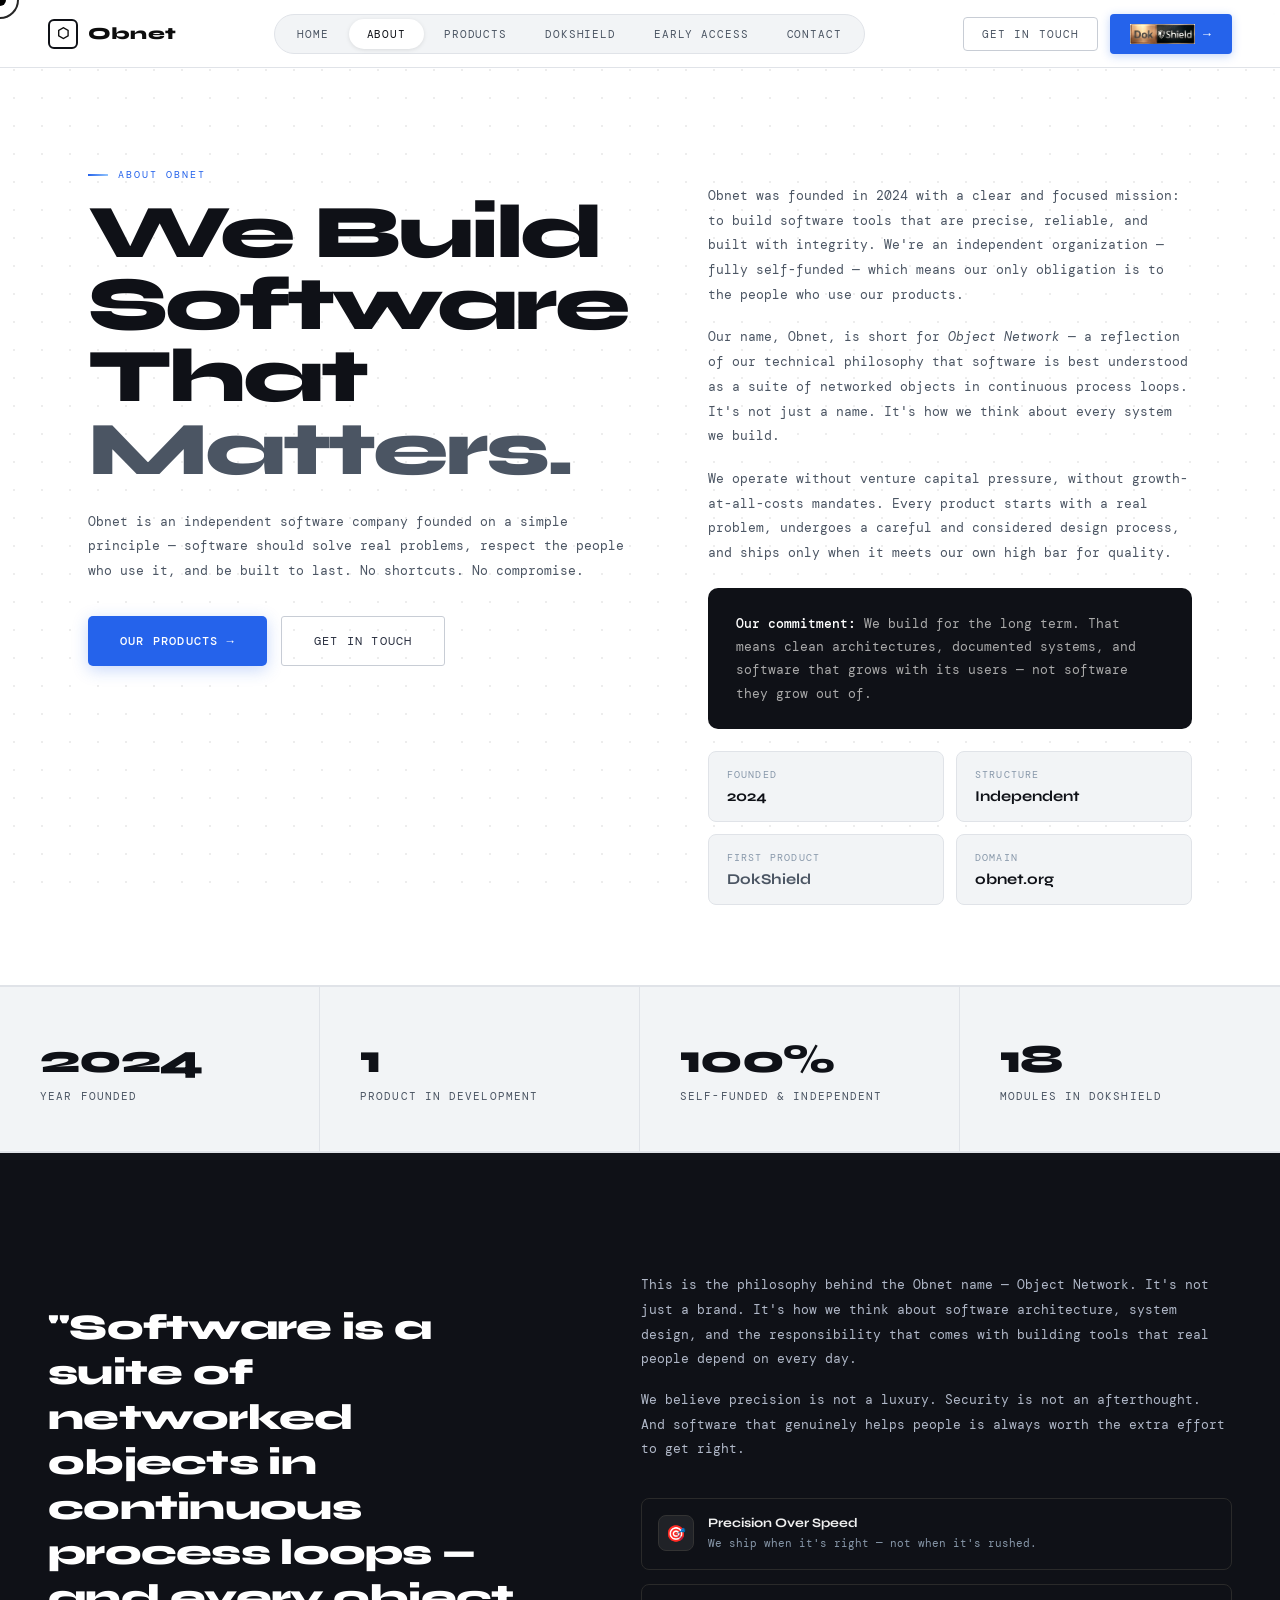
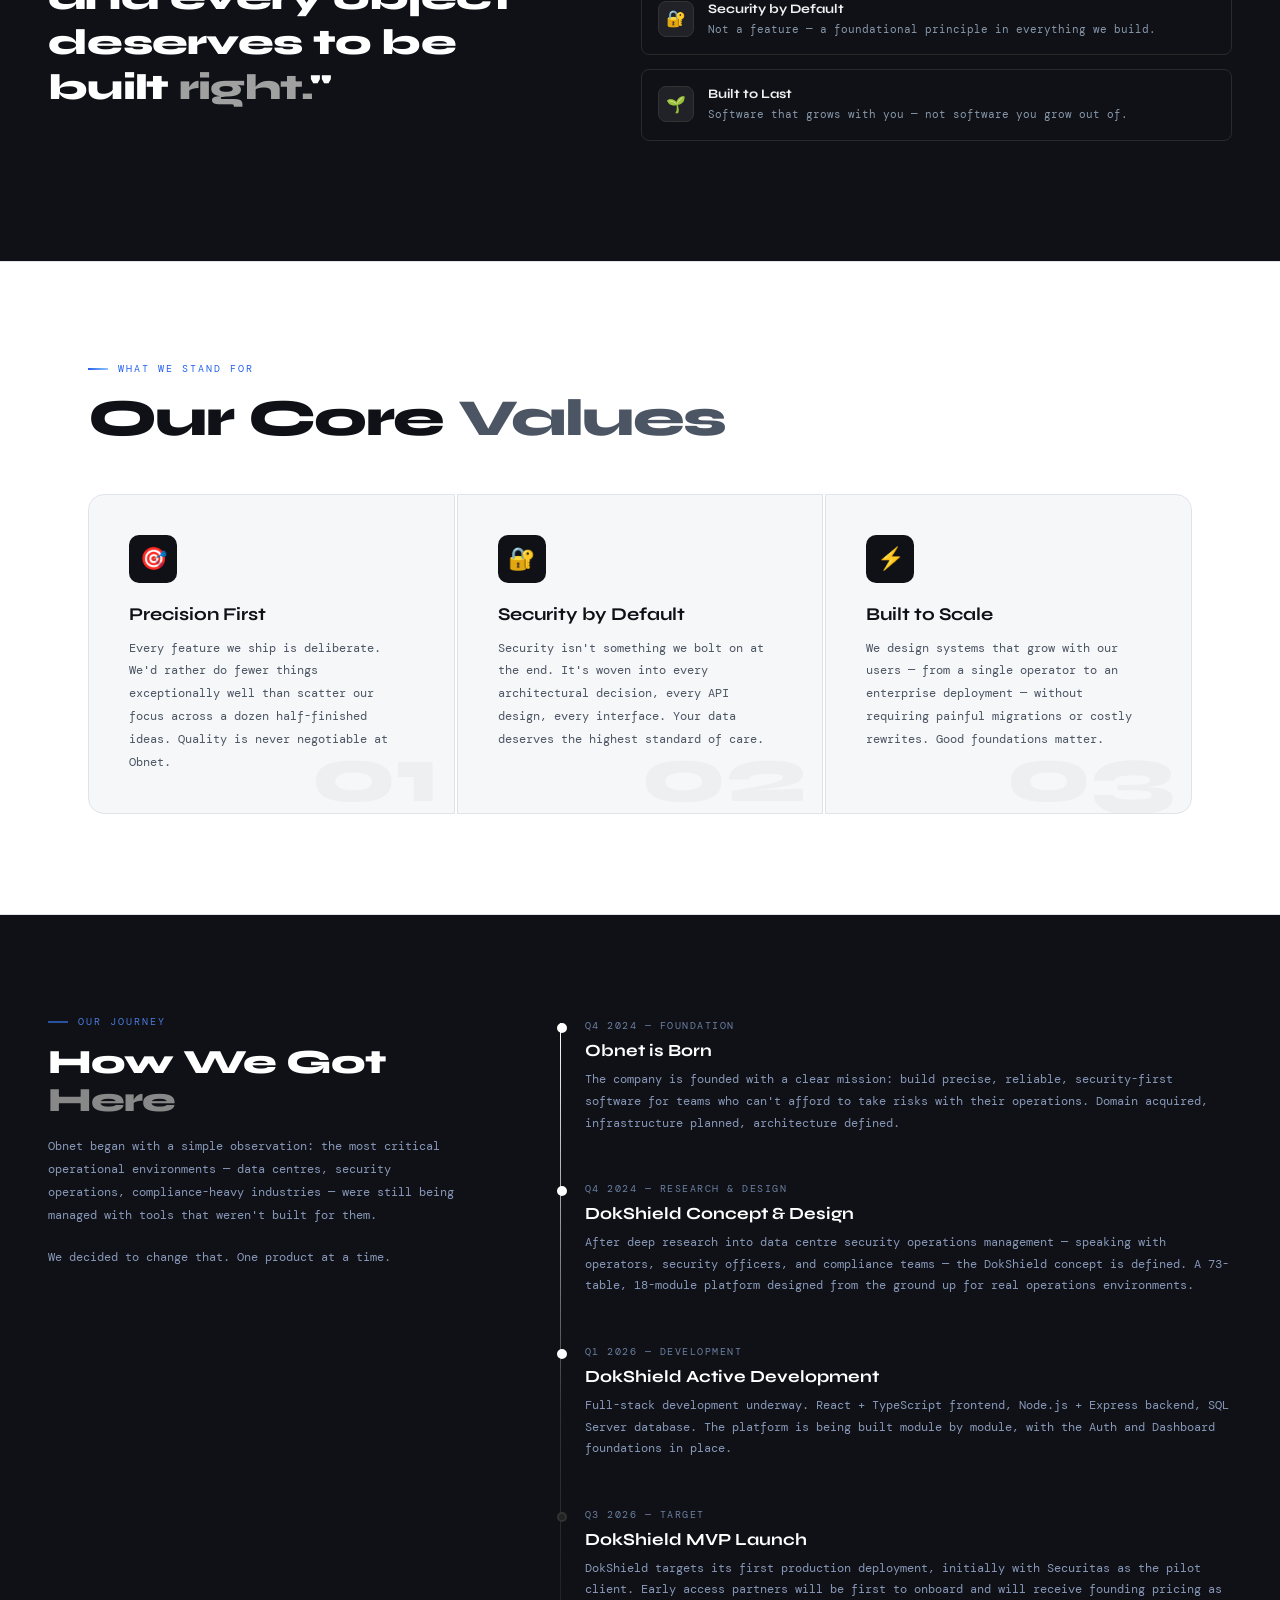
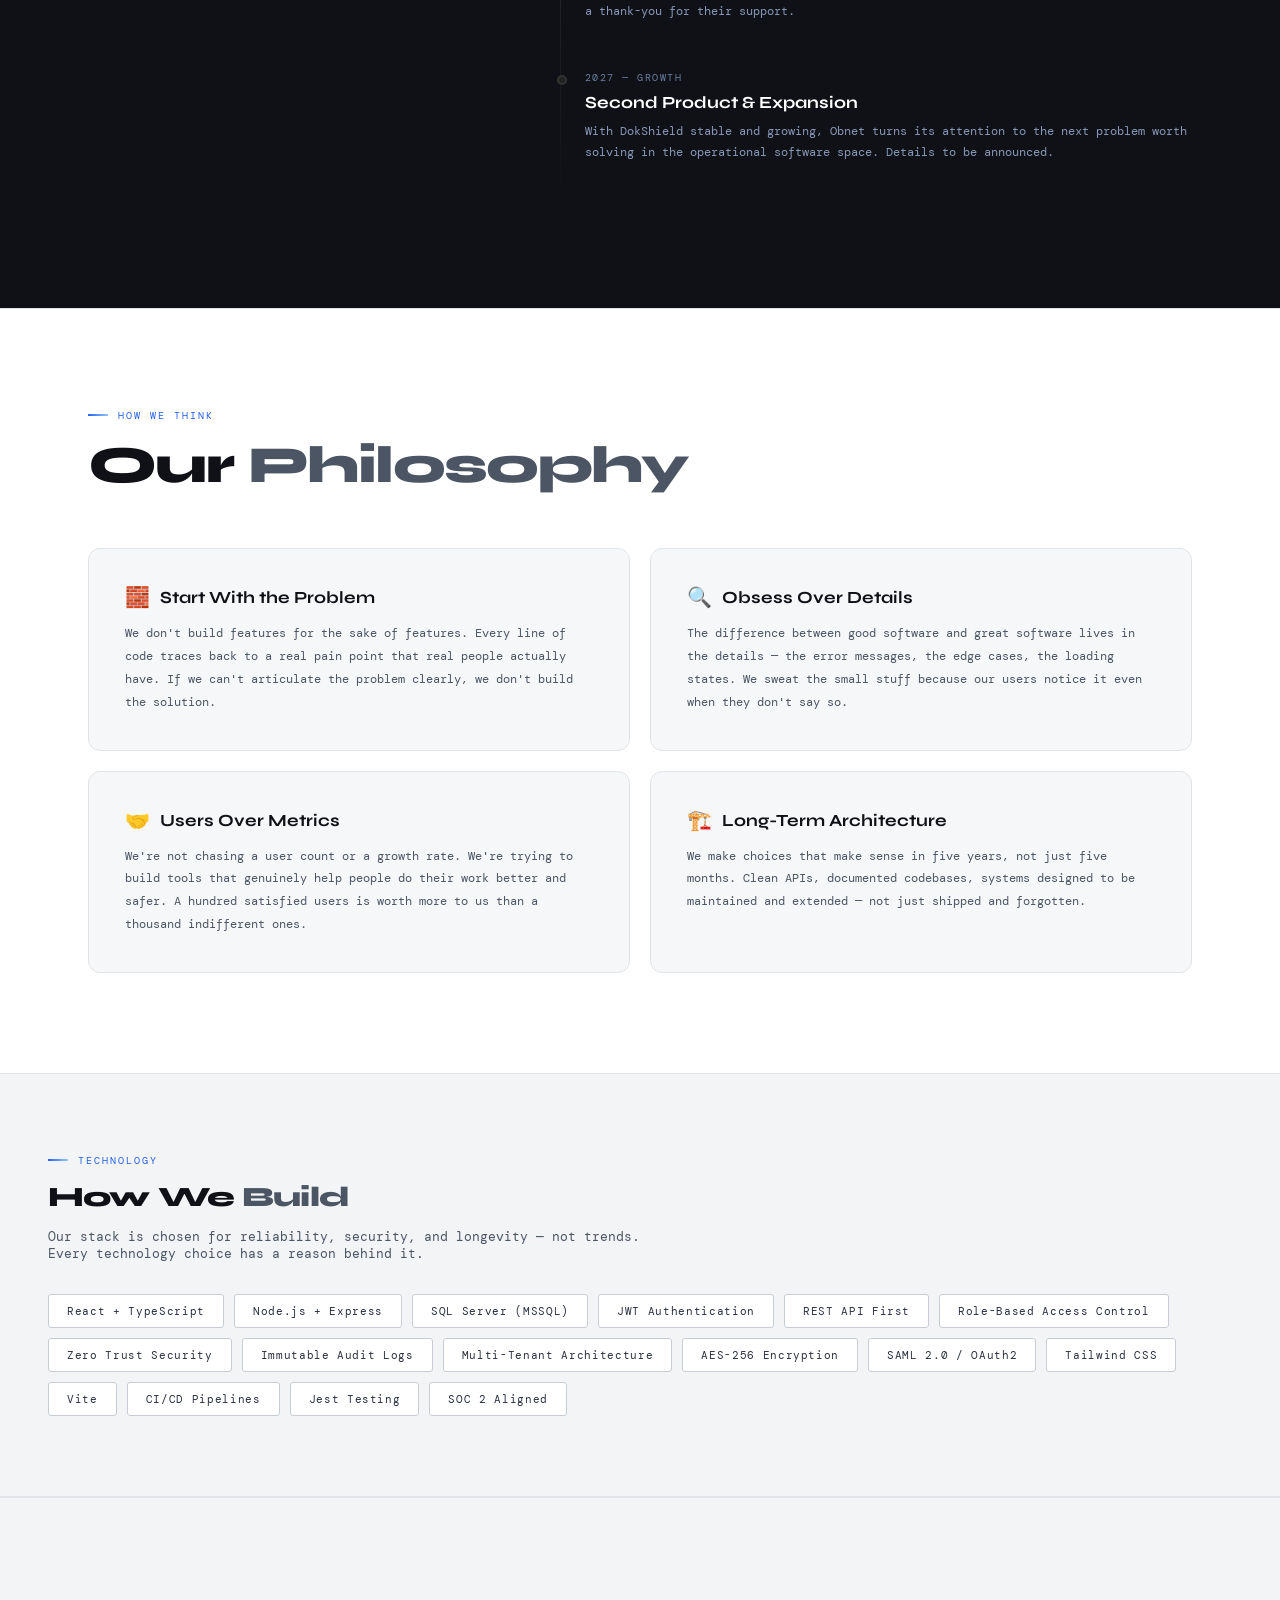
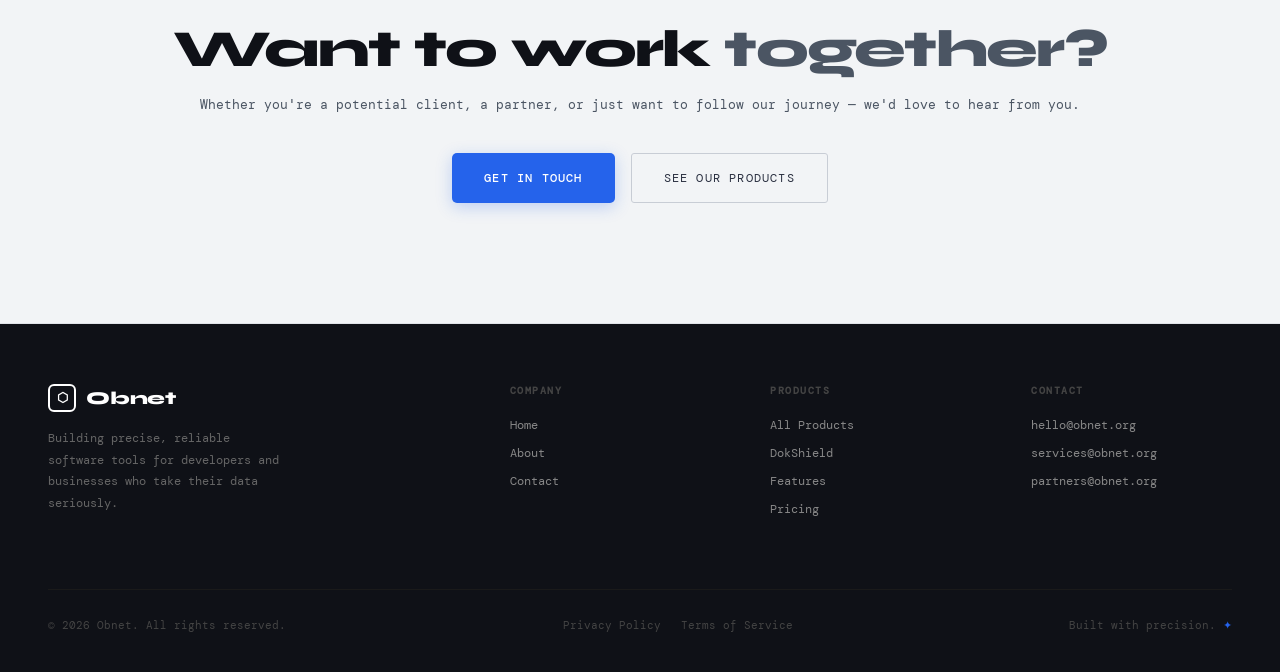
==== about.html @ bc2c4bb2 "Initial commit" ====
<!DOCTYPE html>
<html lang="en">
<head>
<meta charset="UTF-8">
<meta name="viewport" content="width=device-width, initial-scale=1.0">
<title>About — Obnet</title>
<link href="https://fonts.googleapis.com/css2?family=DM+Mono:ital,wght@0,300;0,400;0,500;1,300&family=Syne:wght@400;600;700;800&display=swap" rel="stylesheet">
<link rel="stylesheet" href="styles.css">
</head>
<body>
<div class="cursor" id="cursor"></div>
<div class="cursor-ring" id="cursorRing"></div>

<!-- SHARED NAV -->
<nav id="navbar">
  <a class="nav-logo" href="index.html">
    <div class="nav-logo-icon">⬡</div>
    Obnet
  </a>
  <div class="nav-center">
    <a id="nav-home" href="index.html">Home</a>
    <a id="nav-about" href="about.html">About</a>
    <a id="nav-products" href="products.html">Products</a>
    <a id="nav-dokshield" href="dokshield.html">DokShield</a>
    <a id="nav-earlyaccess" href="earlyaccess.html">Early Access</a>
    <a id="nav-contact" href="contact.html">Contact</a>
  </div>
  <div class="nav-right">
    <button class="nav-contact-btn" onclick="showPage('contact')">Get in Touch</button>
    <button class="nav-cta-btn" onclick="showPage('dokshield')" style="display:flex;align-items:center;gap:8px;"><img src="dokshield-logo.png" alt="DokShield" style="height:20px;vertical-align:middle;filter:brightness(1.1);"> <span style="font-size:13px;">→</span></button>
  </div>
</nav>

<!-- PAGE CONTENT -->
<div class="page active" id="page-about">

  <!-- HERO -->
  <div class="about-hero-wrap">
    <div class="about-hero">
      <div class="about-hero-left">
        <div class="section-kicker">About Obnet</div>
        <h2>We Build<br>Software That<br><span>Matters.</span></h2>
        <p class="about-hero-intro">Obnet is an independent software company founded on a simple principle — software should solve real problems, respect the people who use it, and be built to last. No shortcuts. No compromise.</p>
        <div style="margin-top:32px;display:flex;gap:14px;flex-wrap:wrap;">
          <button class="btn-primary" onclick="showPage('products')">Our Products →</button>
          <button class="btn-outline" onclick="showPage('contact')">Get in Touch</button>
        </div>
      </div>
      <div class="about-hero-right">
        <p>Obnet was founded in 2024 with a clear and focused mission: to build software tools that are precise, reliable, and built with integrity. We're an independent organization — fully self-funded — which means our only obligation is to the people who use our products.</p>
        <p>Our name, Obnet, is short for <em>Object Network</em> — a reflection of our technical philosophy that software is best understood as a suite of networked objects in continuous process loops. It's not just a name. It's how we think about every system we build.</p>
        <p>We operate without venture capital pressure, without growth-at-all-costs mandates. Every product starts with a real problem, undergoes a careful and considered design process, and ships only when it meets our own high bar for quality.</p>
        <div class="about-highlight-box">
          <p><strong>Our commitment:</strong> We build for the long term. That means clean architectures, documented systems, and software that grows with its users — not software they grow out of.</p>
        </div>
        <div class="about-quick-facts">
          <div class="about-fact">
            <div class="about-fact-label">Founded</div>
            <div class="about-fact-value">2024</div>
          </div>
          <div class="about-fact">
            <div class="about-fact-label">Structure</div>
            <div class="about-fact-value">Independent</div>
          </div>
          <div class="about-fact">
            <div class="about-fact-label">First Product</div>
            <div class="about-fact-value"><span>DokShield</span></div>
          </div>
          <div class="about-fact">
            <div class="about-fact-label">Domain</div>
            <div class="about-fact-value">obnet.org</div>
          </div>
        </div>
      </div>
    </div>
  </div>

  <!-- STATS -->
  <div class="stats-row">
    <div class="stat-box reveal">
      <div class="stat-num">2024</div>
      <div class="stat-label">Year Founded</div>
    </div>
    <div class="stat-box reveal delay-1">
      <div class="stat-num">1</div>
      <div class="stat-label">Product in Development</div>
    </div>
    <div class="stat-box reveal delay-2">
      <div class="stat-num">100%</div>
      <div class="stat-label">Self-Funded & Independent</div>
    </div>
    <div class="stat-box reveal delay-3">
      <div class="stat-num">18</div>
      <div class="stat-label">Modules in DokShield</div>
    </div>
  </div>

  <!-- MISSION STATEMENT -->
  <div class="mission-band">
    <div class="mission-inner">
      <div class="mission-quote reveal">
        "Software is a suite of networked objects in continuous process loops — and every object deserves to be built <em>right.</em>"
      </div>
      <div class="mission-right">
        <div class="mission-body reveal">
          <p>This is the philosophy behind the Obnet name — Object Network. It's not just a brand. It's how we think about software architecture, system design, and the responsibility that comes with building tools that real people depend on every day.</p>
          <p>We believe precision is not a luxury. Security is not an afterthought. And software that genuinely helps people is always worth the extra effort to get right.</p>
        </div>
        <div class="principle-row reveal delay-2">
          <div class="principle-item">
            <div class="principle-icon">🎯</div>
            <div class="principle-text">
              <h5>Precision Over Speed</h5>
              <p>We ship when it's right — not when it's rushed.</p>
            </div>
          </div>
          <div class="principle-item">
            <div class="principle-icon">🔐</div>
            <div class="principle-text">
              <h5>Security by Default</h5>
              <p>Not a feature — a foundational principle in everything we build.</p>
            </div>
          </div>
          <div class="principle-item">
            <div class="principle-icon">🌱</div>
            <div class="principle-text">
              <h5>Built to Last</h5>
              <p>Software that grows with you — not software you grow out of.</p>
            </div>
          </div>
        </div>
      </div>
    </div>
  </div>

  <!-- CORE VALUES -->
  <div class="values-section">
    <div class="section-kicker reveal">What We Stand For</div>
    <div class="section-title reveal delay-1">Our Core <span>Values</span></div>
    <div class="values-grid" style="margin-top:48px;">
      <div class="value-card reveal delay-1" data-n="01">
        <div class="value-icon-wrap">🎯</div>
        <h4>Precision First</h4>
        <p>Every feature we ship is deliberate. We'd rather do fewer things exceptionally well than scatter our focus across a dozen half-finished ideas. Quality is never negotiable at Obnet.</p>
      </div>
      <div class="value-card reveal delay-2" data-n="02">
        <div class="value-icon-wrap">🔐</div>
        <h4>Security by Default</h4>
        <p>Security isn't something we bolt on at the end. It's woven into every architectural decision, every API design, every interface. Your data deserves the highest standard of care.</p>
      </div>
      <div class="value-card reveal delay-3" data-n="03">
        <div class="value-icon-wrap">⚡</div>
        <h4>Built to Scale</h4>
        <p>We design systems that grow with our users — from a single operator to an enterprise deployment — without requiring painful migrations or costly rewrites. Good foundations matter.</p>
      </div>
    </div>
  </div>

  <!-- STORY & TIMELINE -->
  <div class="story-section">
    <div class="story-inner">
      <div class="story-left reveal">
        <div class="section-kicker">Our Journey</div>
        <h3>How We Got <span>Here</span></h3>
        <p>Obnet began with a simple observation: the most critical operational environments — data centres, security operations, compliance-heavy industries — were still being managed with tools that weren't built for them.</p>
        <p>We decided to change that. One product at a time.</p>
      </div>
      <div class="timeline reveal delay-2">
        <div class="tl-item active">
          <div class="tl-date">Q4 2024 — Foundation</div>
          <div class="tl-title">Obnet is Born</div>
          <div class="tl-body">The company is founded with a clear mission: build precise, reliable, security-first software for teams who can't afford to take risks with their operations. Domain acquired, infrastructure planned, architecture defined.</div>
        </div>
        <div class="tl-item active">
          <div class="tl-date">Q4 2024 — Research & Design</div>
          <div class="tl-title">DokShield Concept & Design</div>
          <div class="tl-body">After deep research into data centre security operations management — speaking with operators, security officers, and compliance teams — the DokShield concept is defined. A 73-table, 18-module platform designed from the ground up for real operations environments.</div>
        </div>
        <div class="tl-item active">
          <div class="tl-date">Q1 2026 — Development</div>
          <div class="tl-title">DokShield Active Development</div>
          <div class="tl-body">Full-stack development underway. React + TypeScript frontend, Node.js + Express backend, SQL Server database. The platform is being built module by module, with the Auth and Dashboard foundations in place.</div>
        </div>
        <div class="tl-item">
          <div class="tl-date">Q3 2026 — Target</div>
          <div class="tl-title">DokShield MVP Launch</div>
          <div class="tl-body">DokShield targets its first production deployment, initially with Securitas as the pilot client. Early access partners will be first to onboard and will receive founding pricing as a thank-you for their support.</div>
        </div>
        <div class="tl-item">
          <div class="tl-date">2027 — Growth</div>
          <div class="tl-title">Second Product & Expansion</div>
          <div class="tl-body">With DokShield stable and growing, Obnet turns its attention to the next problem worth solving in the operational software space. Details to be announced.</div>
        </div>
      </div>
    </div>
  </div>

  <!-- PHILOSOPHY -->
  <div class="philosophy-section">
    <div class="section-kicker reveal">How We Think</div>
    <div class="section-title reveal delay-1">Our <span>Philosophy</span></div>
    <div class="philosophy-grid">
      <div class="phil-card reveal delay-1">
        <h4><span>🧱</span> Start With the Problem</h4>
        <p>We don't build features for the sake of features. Every line of code traces back to a real pain point that real people actually have. If we can't articulate the problem clearly, we don't build the solution.</p>
      </div>
      <div class="phil-card reveal delay-2">
        <h4><span>🔍</span> Obsess Over Details</h4>
        <p>The difference between good software and great software lives in the details — the error messages, the edge cases, the loading states. We sweat the small stuff because our users notice it even when they don't say so.</p>
      </div>
      <div class="phil-card reveal delay-3">
        <h4><span>🤝</span> Users Over Metrics</h4>
        <p>We're not chasing a user count or a growth rate. We're trying to build tools that genuinely help people do their work better and safer. A hundred satisfied users is worth more to us than a thousand indifferent ones.</p>
      </div>
      <div class="phil-card reveal delay-4">
        <h4><span>🏗️</span> Long-Term Architecture</h4>
        <p>We make choices that make sense in five years, not just five months. Clean APIs, documented codebases, systems designed to be maintained and extended — not just shipped and forgotten.</p>
      </div>
    </div>
  </div>

  <!-- TECH STACK -->
  <div class="tech-band">
    <div class="tech-inner">
      <div class="section-kicker reveal">Technology</div>
      <div class="section-title reveal delay-1" style="font-size:28px;margin-top:8px;">How We <span>Build</span></div>
      <p style="font-family:'DM Mono',monospace;font-size:13px;color:var(--muted);margin-top:16px;max-width:600px;" class="reveal delay-2">Our stack is chosen for reliability, security, and longevity — not trends. Every technology choice has a reason behind it.</p>
      <div class="tech-grid reveal delay-3" style="margin-top:32px;">
        <span class="tech-tag">React + TypeScript</span>
        <span class="tech-tag">Node.js + Express</span>
        <span class="tech-tag">SQL Server (MSSQL)</span>
        <span class="tech-tag">JWT Authentication</span>
        <span class="tech-tag">REST API First</span>
        <span class="tech-tag">Role-Based Access Control</span>
        <span class="tech-tag">Zero Trust Security</span>
        <span class="tech-tag">Immutable Audit Logs</span>
        <span class="tech-tag">Multi-Tenant Architecture</span>
        <span class="tech-tag">AES-256 Encryption</span>
        <span class="tech-tag">SAML 2.0 / OAuth2</span>
        <span class="tech-tag">Tailwind CSS</span>
        <span class="tech-tag">Vite</span>
        <span class="tech-tag">CI/CD Pipelines</span>
        <span class="tech-tag">Jest Testing</span>
        <span class="tech-tag">SOC 2 Aligned</span>
      </div>
    </div>
  </div>

  <div class="cta-band">
    <h3 class="reveal">Want to work <span>together?</span></h3>
    <p class="reveal delay-1">Whether you're a potential client, a partner, or just want to follow our journey — we'd love to hear from you.</p>
    <div class="cta-btn-group reveal delay-2">
      <button class="btn-primary" onclick="showPage('contact')">Get in Touch</button>
      <button class="btn-outline" onclick="showPage('products')">See Our Products</button>
    </div>
  </div>

</div>

<!-- SHARED FOOTER -->
<footer>
  <div class="footer-top">
    <div class="footer-brand-col">
      <div class="footer-logo">
        <div class="footer-logo-icon">⬡</div>
        Obnet
      </div>
      <p>Building precise, reliable software tools for developers and businesses who take their data seriously.</p>
    </div>
    <div class="footer-col">
      <h5>Company</h5>
      <a href="index.html">Home</a>
      <a href="about.html">About</a>
      <a href="contact.html">Contact</a>
    </div>
    <div class="footer-col">
      <h5>Products</h5>
      <a href="products.html">All Products</a>
      <a href="dokshield.html">DokShield</a>
      <a href="dokshield.html">Features</a>
      <a href="dokshield.html">Pricing</a>
    </div>
    <div class="footer-col">
      <h5>Contact</h5>
      <a href="mailto:hello@obnet.org">hello@obnet.org</a>
      <a href="mailto:services@obnet.org">services@obnet.org</a>
      <a href="mailto:partners@obnet.org">partners@obnet.org</a>
    </div>
  </div>
  <div class="footer-bottom">
    <p>© 2026 Obnet. All rights reserved.</p>
    <div style="display:flex;gap:20px;">
      <a href="#" onclick="showPrivacy()">Privacy Policy</a>
      <a href="#" onclick="showTerms()">Terms of Service</a>
    </div>
    <p>Built with precision. <span style="color:var(--accent);">✦</span></p>
  </div>
</footer>

<!-- SHARED MODALS -->
<div id="modal-privacy" style="display:none;position:fixed;inset:0;background:rgba(0,0,0,0.6);z-index:9000;overflow-y:auto;">
  <div style="background:#fff;max-width:700px;margin:60px auto;border-radius:16px;padding:48px;position:relative;">
    <button onclick="document.getElementById('modal-privacy').style.display='none'" style="position:absolute;top:20px;right:24px;background:none;border:none;font-size:22px;cursor:pointer;color:#888;">✕</button>
    <h2 style="font-size:28px;font-weight:800;margin-bottom:24px;">Privacy Policy</h2>
    <p style="font-family:'DM Mono',monospace;font-size:13px;color:#555;line-height:1.9;margin-bottom:16px;"><strong>Last updated: March 2026</strong></p>
    <p style="font-family:'DM Mono',monospace;font-size:13px;color:#555;line-height:1.9;margin-bottom:16px;">Obnet ("we", "us", or "our") operates obnet.org and the DokShield platform. This policy explains how we collect, use, and protect your information.</p>
    <p style="font-family:'DM Mono',monospace;font-size:13px;color:#555;line-height:1.9;margin-bottom:16px;"><strong>Information We Collect:</strong> We collect information you provide directly to us, such as your name, email address, and company when you contact us or request access to DokShield.</p>
    <p style="font-family:'DM Mono',monospace;font-size:13px;color:#555;line-height:1.9;margin-bottom:16px;"><strong>How We Use It:</strong> We use your information solely to respond to your enquiries and provide access to our products. We do not sell or share your data with third parties.</p>
    <p style="font-family:'DM Mono',monospace;font-size:13px;color:#555;line-height:1.9;margin-bottom:16px;"><strong>Data Security:</strong> We implement industry-standard security measures to protect your personal information.</p>
    <p style="font-family:'DM Mono',monospace;font-size:13px;color:#555;line-height:1.9;margin-bottom:16px;"><strong>Contact:</strong> For privacy-related enquiries, contact us at <a href="mailto:hello@obnet.org">hello@obnet.org</a></p>
    <p style="font-family:'DM Mono',monospace;font-size:11px;color:#aaa;margin-top:24px;">This policy will be updated as the platform develops. We will notify users of material changes.</p>
  </div>
</div>
<div id="modal-terms" style="display:none;position:fixed;inset:0;background:rgba(0,0,0,0.6);z-index:9000;overflow-y:auto;">
  <div style="background:#fff;max-width:700px;margin:60px auto;border-radius:16px;padding:48px;position:relative;">
    <button onclick="document.getElementById('modal-terms').style.display='none'" style="position:absolute;top:20px;right:24px;background:none;border:none;font-size:22px;cursor:pointer;color:#888;">✕</button>
    <h2 style="font-size:28px;font-weight:800;margin-bottom:24px;">Terms of Service</h2>
    <p style="font-family:'DM Mono',monospace;font-size:13px;color:#555;line-height:1.9;margin-bottom:16px;"><strong>Last updated: March 2026</strong></p>
    <p style="font-family:'DM Mono',monospace;font-size:13px;color:#555;line-height:1.9;margin-bottom:16px;">By accessing obnet.org or using DokShield, you agree to these terms. If you do not agree, please do not use our services.</p>
    <p style="font-family:'DM Mono',monospace;font-size:13px;color:#555;line-height:1.9;margin-bottom:16px;"><strong>Use of Services:</strong> You agree to use our services only for lawful purposes and in accordance with these terms.</p>
    <p style="font-family:'DM Mono',monospace;font-size:13px;color:#555;line-height:1.9;margin-bottom:16px;"><strong>Intellectual Property:</strong> All content, branding, and software on this site is the property of Obnet and may not be reproduced without permission.</p>
    <p style="font-family:'DM Mono',monospace;font-size:13px;color:#555;line-height:1.9;margin-bottom:16px;"><strong>Disclaimer:</strong> DokShield is currently in development. Features and pricing are subject to change. We are not liable for any damages arising from use of early access versions.</p>
    <p style="font-family:'DM Mono',monospace;font-size:13px;color:#555;line-height:1.9;margin-bottom:16px;"><strong>Contact:</strong> For terms-related enquiries, contact us at <a href="mailto:hello@obnet.org">hello@obnet.org</a></p>
    <p style="font-family:'DM Mono',monospace;font-size:11px;color:#aaa;margin-top:24px;">These terms will be updated as the platform develops. Continued use of the service constitutes acceptance of updated terms.</p>
  </div>
</div>

<script>const CURRENT_PAGE = 'about';</script>
<script src="main.js"></script>
</body>
</html>
---- styles.css ----
/* ═══════════════════════════════════════════════════════
   ROOT & RESET — LIGHT THEME
═══════════════════════════════════════════════════════ */
*, *::before, *::after { box-sizing: border-box; margin: 0; padding: 0; }

:root {
  --bg:        #ffffff;
  --bg2:       #f8f9fa;
  --surface:   #f2f4f6;
  --surface2:  #eaecef;
  --border:    #e0e3e8;
  --border2:   #c8cdd5;
  --accent:    #2563eb;
  --accent-dim: rgba(37,99,235,0.07);
  --accent-glow: rgba(37,99,235,0.18);
  --green:     #16a34a;
  --green-dim: rgba(22,163,74,0.08);
  --amber:     #b45309;
  --text:      #0d0d0d;
  --text2:     #2a3040;
  --muted:     #4b5563;
  --muted2:    #8898aa;
  --card:      #ffffff;
  --card2:     #f6f7f9;
  --ink:       #0f1117;
}

html { scroll-behavior: smooth; font-size: 16px; }

body {
  background: var(--bg);
  color: var(--text);
  font-family: 'Syne', sans-serif;
  min-height: 100vh;
  overflow-x: hidden;
  cursor: none;
}

/* Custom cursor — universally visible on any background */
.cursor {
  width: 12px; height: 12px;
  background: #ffffff;
  border-radius: 50%;
  position: fixed; pointer-events: none;
  z-index: 9999; transform: translate(-50%, -50%);
  transition: width 0.18s ease, height 0.18s ease;
  mix-blend-mode: difference;
}

.cursor-ring {
  width: 38px; height: 38px;
  border: 2px solid rgba(255,255,255,0.85);
  border-radius: 50%; position: fixed;
  pointer-events: none; z-index: 9998;
  transform: translate(-50%, -50%);
  transition: width 0.22s ease, height 0.22s ease;
  mix-blend-mode: difference;
}

/* Subtle dot grid background */
body::after {
  content: '';
  position: fixed; inset: 0;
  background-image: radial-gradient(circle, rgba(0,0,0,0.07) 1px, transparent 1px);
  background-size: 28px 28px;
  pointer-events: none; z-index: 0;
}

/* ═══════════════════════════════════════════════════════
   NAVIGATION
═══════════════════════════════════════════════════════ */
nav {
  position: fixed; top: 0; left: 0; right: 0;
  z-index: 500; height: 68px;
  display: flex; align-items: center; justify-content: space-between;
  padding: 0 48px;
  background: rgba(255,255,255,0.9);
  backdrop-filter: blur(20px) saturate(1.4);
  border-bottom: 1px solid var(--border);
  transition: all 0.3s;
}

nav.scrolled {
  box-shadow: 0 2px 20px rgba(0,0,0,0.08);
}

.nav-logo {
  font-size: 17px; font-weight: 800;
  letter-spacing: 0.01em; cursor: pointer;
  display: flex; align-items: center; gap: 10px;
  text-decoration: none; color: var(--text);
}

.nav-logo-icon {
  width: 30px; height: 30px;
  border: 2px solid var(--ink);
  border-radius: 6px;
  display: flex; align-items: center; justify-content: center;
  font-size: 14px;
}

.nav-logo span { color: var(--muted); }

.nav-center {
  display: flex; align-items: center; gap: 2px;
  background: var(--surface);
  border: 1px solid var(--border);
  border-radius: 40px; padding: 4px;
}

.nav-center a {
  font-family: 'DM Mono', monospace;
  font-size: 11px; letter-spacing: 0.08em; text-transform: uppercase;
  color: var(--muted); text-decoration: none; cursor: pointer;
  padding: 8px 18px; border-radius: 36px;
  transition: color 0.2s, background 0.2s;
  border: none; background: none;
}

.nav-center a:hover { color: var(--text); background: rgba(0,0,0,0.04); }
.nav-center a.active { color: var(--ink); background: #ffffff; box-shadow: 0 1px 4px rgba(0,0,0,0.1); }

.nav-right { display: flex; align-items: center; gap: 12px; }

.nav-contact-btn {
  font-family: 'DM Mono', monospace;
  font-size: 11px; letter-spacing: 0.1em; text-transform: uppercase;
  background: transparent; color: var(--muted);
  border: 1px solid var(--border2); padding: 9px 18px; border-radius: 4px;
  cursor: pointer; transition: color 0.2s, border-color 0.2s;
}

.nav-contact-btn:hover { color: var(--text); border-color: var(--ink); }

.nav-cta-btn {
  font-family: 'DM Mono', monospace;
  font-size: 11px; letter-spacing: 0.1em; text-transform: uppercase;
  background: var(--ink); color: #ffffff;
  border: none; padding: 10px 20px; border-radius: 4px;
  cursor: pointer; transition: opacity 0.2s, transform 0.2s;
  font-weight: 500;
}

.nav-cta-btn:hover { opacity: 0.82; transform: translateY(-1px); }

/* ═══════════════════════════════════════════════════════
   PAGE SYSTEM
═══════════════════════════════════════════════════════ */
.page { display: none; padding-top: 68px; min-height: 100vh; position: relative; z-index: 2; }
/* page.active handled by override block below */

@keyframes pageIn {
  from { opacity: 0; transform: translateY(10px); }
  to   { opacity: 1; transform: translateY(0); }
}

/* ═══════════════════════════════════════════════════════
   HOME — HERO
═══════════════════════════════════════════════════════ */
.hero {
  min-height: calc(100vh - 68px);
  display: flex; flex-direction: column; justify-content: center;
  padding: 100px 48px 80px;
  max-width: 1200px; margin: 0 auto; position: relative;
}

.hero-eyebrow {
  display: inline-flex; align-items: center; gap: 10px;
  font-family: 'DM Mono', monospace;
  font-size: 11px; letter-spacing: 0.18em; text-transform: uppercase;
  color: var(--muted); margin-bottom: 32px; width: fit-content;
  animation: slideIn 0.7s 0.1s ease both;
}

.hero-eyebrow::before, .hero-eyebrow::after {
  content: ''; width: 24px; height: 1px; background: var(--muted2);
}

@keyframes slideIn {
  from { opacity: 0; transform: translateX(-20px); }
  to   { opacity: 1; transform: translateX(0); }
}

.hero-headline {
  font-size: clamp(56px, 9vw, 110px);
  font-weight: 800; line-height: 0.92;
  letter-spacing: -0.04em; margin-bottom: 36px;
  animation: heroFade 0.8s 0.2s ease both;
}

@keyframes heroFade {
  from { opacity: 0; transform: translateY(30px); }
  to   { opacity: 1; transform: translateY(0); }
}

.hero-headline .word1 { display: block; color: var(--ink); }
.hero-headline .word2 { display: block; color: var(--muted); }
.hero-headline .word3 {
  display: block;
  -webkit-text-stroke: 1.5px rgba(0,0,0,0.18);
  color: transparent;
}

.hero-sub {
  font-family: 'DM Mono', monospace;
  font-size: 14px; line-height: 1.9; color: var(--muted);
  max-width: 480px; margin-bottom: 48px;
  animation: heroFade 0.8s 0.35s ease both;
}

.hero-actions {
  display: flex; gap: 16px; align-items: center;
  animation: heroFade 0.8s 0.5s ease both;
}

.btn-primary {
  font-family: 'DM Mono', monospace;
  font-size: 12px; letter-spacing: 0.1em; text-transform: uppercase;
  background: var(--ink); color: #ffffff;
  border: none; padding: 16px 32px; border-radius: 3px;
  cursor: pointer; transition: all 0.25s;
  font-weight: 500; text-decoration: none; display: inline-block;
  position: relative; overflow: hidden;
}

.btn-primary:hover { opacity: 0.82; transform: translateY(-2px); box-shadow: 0 8px 24px rgba(0,0,0,0.18); }

.btn-outline {
  font-family: 'DM Mono', monospace;
  font-size: 12px; letter-spacing: 0.1em; text-transform: uppercase;
  background: transparent; color: var(--text2);
  border: 1.5px solid var(--border2); padding: 16px 32px; border-radius: 3px;
  cursor: pointer; transition: all 0.25s; text-decoration: none; display: inline-block;
}

.btn-outline:hover { color: var(--ink); border-color: var(--ink); background: var(--accent-dim); }

/* Hero floating cards */
.hero-float {
  position: absolute; right: 48px; top: 50%; transform: translateY(-50%);
  display: flex; flex-direction: column; gap: 14px;
  animation: heroFade 0.8s 0.6s ease both;
}

.float-card {
  background: #ffffff;
  border: 1px solid var(--border);
  border-radius: 10px; padding: 18px 22px;
  min-width: 210px; box-shadow: 0 4px 20px rgba(0,0,0,0.06);
  transition: transform 0.3s, box-shadow 0.3s;
}

.float-card:hover { transform: translateX(-4px); box-shadow: 0 8px 32px rgba(0,0,0,0.1); }

.float-card-label {
  font-family: 'DM Mono', monospace; font-size: 10px;
  letter-spacing: 0.12em; text-transform: uppercase; color: var(--muted2); margin-bottom: 6px;
}

.float-card-value { font-size: 20px; font-weight: 800; letter-spacing: -0.02em; color: var(--ink); }
.float-card-value.green { color: var(--green); }
.float-card-value.amber { color: var(--amber); }

/* ═══════════════════════════════════════════════════════
   MARQUEE
═══════════════════════════════════════════════════════ */
.marquee-strip {
  border-top: 1px solid var(--border);
  border-bottom: 1px solid var(--border);
  background: var(--surface);
  padding: 16px 0; overflow: hidden; position: relative; z-index: 2;
}

.marquee-track {
  display: flex; animation: marquee 30s linear infinite; width: max-content;
}

.marquee-item {
  font-family: 'DM Mono', monospace;
  font-size: 11px; letter-spacing: 0.15em; text-transform: uppercase;
  color: var(--muted); padding: 0 44px;
  display: flex; align-items: center; gap: 12px; white-space: nowrap;
}

.marquee-item span { color: var(--muted2); }

@keyframes marquee {
  from { transform: translateX(0); }
  to   { transform: translateX(-50%); }
}

/* ═══════════════════════════════════════════════════════
   SECTIONS COMMON
═══════════════════════════════════════════════════════ */
.section { padding: 120px 48px; max-width: 1200px; margin: 0 auto; }

.section-kicker {
  display: flex; align-items: center; gap: 12px;
  font-family: 'DM Mono', monospace;
  font-size: 10px; letter-spacing: 0.2em; text-transform: uppercase;
  color: var(--muted); margin-bottom: 20px;
}

.section-kicker::before { content: ''; width: 20px; height: 1px; background: var(--muted2); }

.section-title {
  font-size: clamp(32px, 4.5vw, 52px);
  font-weight: 800; letter-spacing: -0.03em; line-height: 1.05; color: var(--ink);
}

.section-title span { color: var(--muted); }

.section-body {
  font-family: 'DM Mono', monospace;
  font-size: 13px; line-height: 1.9; color: var(--muted);
}

/* ═══════════════════════════════════════════════════════
   HOME — PRODUCTS
═══════════════════════════════════════════════════════ */
.product-showcase { padding: 100px 48px; max-width: 1200px; margin: 0 auto; }

.product-big-card {
  background: var(--card2);
  border: 1px solid var(--border);
  border-radius: 20px; padding: 60px;
  display: grid; grid-template-columns: 1.1fr 1fr;
  gap: 72px; align-items: center;
  position: relative; overflow: hidden;
  transition: border-color 0.3s, box-shadow 0.3s;
  box-shadow: 0 2px 12px rgba(0,0,0,0.04);
}

.product-big-card:hover {
  border-color: var(--border2);
  box-shadow: 0 12px 40px rgba(0,0,0,0.09);
}

.product-big-card::before {
  content: ''; position: absolute; top: 0; left: 0; right: 0; height: 3px;
  background: var(--ink);
}

.product-kicker { display: flex; align-items: center; gap: 12px; margin-bottom: 22px; }

.product-num {
  font-family: 'DM Mono', monospace; font-size: 10px;
  letter-spacing: 0.15em; color: var(--muted);
}

.live-badge {
  display: flex; align-items: center; gap: 6px;
  font-family: 'DM Mono', monospace; font-size: 10px;
  letter-spacing: 0.1em; text-transform: uppercase;
  color: var(--green); background: var(--green-dim);
  border: 1px solid rgba(22,163,74,0.2);
  padding: 4px 12px; border-radius: 20px;
}

.live-badge::before {
  content: ''; width: 5px; height: 5px; border-radius: 50%;
  background: var(--green); animation: blink 2s infinite;
}

@keyframes blink { 0%,100%{opacity:1} 50%{opacity:0.3} }

.product-big-card h3 {
  font-size: 52px; font-weight: 800; letter-spacing: -0.03em; margin-bottom: 14px; line-height: 1;
}

.product-big-card .product-sub {
  font-family: 'DM Mono', monospace; font-size: 13px; color: var(--muted); line-height: 1.8; margin-bottom: 28px;
}

.feature-pills { display: flex; flex-wrap: wrap; gap: 8px; margin-bottom: 32px; }

.feature-pill {
  font-family: 'DM Mono', monospace; font-size: 11px;
  padding: 6px 14px; border-radius: 20px;
  border: 1px solid var(--border); color: var(--text2);
  background: #ffffff; transition: all 0.2s;
}

.feature-pill:hover { border-color: var(--ink); color: var(--ink); background: var(--accent-dim); }

/* Terminal */
.terminal-wrap {
  background: #111111;
  border: 1px solid #2a2a2a;
  border-radius: 12px; overflow: hidden;
  box-shadow: 0 20px 60px rgba(0,0,0,0.2);
}

.terminal-top {
  background: #1c1c1c; border-bottom: 1px solid #2a2a2a;
  padding: 12px 16px; display: flex; align-items: center; gap: 8px;
}

.t-btn { width: 11px; height: 11px; border-radius: 50%; }

.terminal-top span {
  font-family: 'DM Mono', monospace; font-size: 11px; color: #555; margin-left: 6px;
}

.terminal-body { padding: 28px; font-family: 'DM Mono', monospace; font-size: 12px; line-height: 2.1; }

.t-c  { color: #444; }
.t-p  { color: #f0a050; }
.t-cmd{ color: #cccccc; }
.t-ok { color: #4ec94e; }
.t-info{ color: #50c8f0; }
.t-warn{ color: #f0a050; }
.t-blink{ animation: blink 1.2s step-end infinite; color: #ccc; }

/* Coming soon */
.coming-card {
  margin-top: 20px;
  border: 1.5px dashed var(--border2);
  border-radius: 16px; padding: 44px;
  display: flex; align-items: center; justify-content: space-between;
  background: var(--surface);
}

.coming-text h4 { font-size: 22px; font-weight: 800; color: var(--muted2); margin-bottom: 8px; }
.coming-text p { font-family: 'DM Mono', monospace; font-size: 12px; color: var(--muted2); }
.coming-num { font-size: 64px; font-weight: 800; color: var(--border2); letter-spacing: -0.05em; }

/* ═══════════════════════════════════════════════════════
   HOME — MISSION
═══════════════════════════════════════════════════════ */
.mission-band {
  border-top: 1px solid var(--border);
  border-bottom: 1px solid var(--border);
  background: var(--ink);
  padding: 120px 48px;
  position: relative; overflow: hidden;
}

.mission-inner {
  max-width: 1200px; margin: 0 auto;
  display: grid; grid-template-columns: 1fr 1.2fr;
  gap: 100px; align-items: center;
}

.mission-quote {
  font-size: clamp(24px, 3.2vw, 36px);
  font-weight: 800; line-height: 1.25; letter-spacing: -0.02em;
  color: #ffffff;
}

.mission-quote em { font-style: normal; color: #a0a0a0; }

.mission-body {
  font-family: 'DM Mono', monospace;
  font-size: 13px; color: #b0b8c8; line-height: 1.9; margin-bottom: 36px;
}

.mission-body p + p { margin-top: 16px; }

.principle-row { display: flex; flex-direction: column; gap: 14px; }

.principle-item {
  display: flex; gap: 14px; align-items: flex-start;
  padding: 16px; border-radius: 8px;
  border: 1px solid #2a2a2a;
  transition: border-color 0.2s, background 0.2s;
}

.principle-item:hover { border-color: #3a3a3a; background: rgba(255,255,255,0.04); }

.principle-icon {
  width: 36px; height: 36px; border-radius: 8px;
  background: rgba(255,255,255,0.07); border: 1px solid #333;
  display: flex; align-items: center; justify-content: center;
  font-size: 16px; flex-shrink: 0;
}

.principle-text h5 { font-size: 13px; font-weight: 700; color: #f0f0f0; margin-bottom: 3px; }
.principle-text p { font-family: 'DM Mono', monospace; font-size: 11px; color: #8898aa; line-height: 1.7; }

/* ═══════════════════════════════════════════════════════
   ABOUT PAGE
═══════════════════════════════════════════════════════ */
.about-hero-wrap { border-bottom: 1px solid var(--border); }

.about-hero {
  padding: 100px 48px 80px;
  max-width: 1200px; margin: 0 auto;
  display: grid; grid-template-columns: 1fr 1fr;
  gap: 80px; align-items: start;
}

.about-hero-left h2 {
  font-size: clamp(44px, 6vw, 76px);
  font-weight: 800; letter-spacing: -0.04em; line-height: 0.95;
  margin-bottom: 24px; margin-top: 16px; color: var(--ink);
}

.about-hero-left h2 span { color: var(--muted); }

.about-hero-left .about-hero-intro {
  font-family: 'DM Mono', monospace;
  font-size: 13px; color: var(--muted); line-height: 1.9;
}

.about-hero-right { padding-top: 16px; display: flex; flex-direction: column; gap: 18px; }

.about-hero-right p {
  font-family: 'DM Mono', monospace;
  font-size: 13px; color: var(--muted); line-height: 1.9;
}

.about-highlight-box {
  background: var(--ink);
  border-radius: 10px; padding: 24px 28px; margin-top: 4px;
}

.about-highlight-box p {
  font-family: 'DM Mono', monospace;
  font-size: 13px; color: #aaaaaa; line-height: 1.8; margin: 0;
}

.about-highlight-box p strong { color: #ffffff; font-weight: 500; }

.about-quick-facts { display: grid; grid-template-columns: 1fr 1fr; gap: 12px; margin-top: 4px; }

.about-fact {
  background: var(--surface); border: 1px solid var(--border);
  border-radius: 8px; padding: 16px 18px; transition: border-color 0.2s, box-shadow 0.2s;
}

.about-fact:hover { border-color: var(--border2); box-shadow: 0 2px 10px rgba(0,0,0,0.06); }

.about-fact-label {
  font-family: 'DM Mono', monospace; font-size: 10px;
  letter-spacing: 0.12em; text-transform: uppercase; color: var(--muted2); margin-bottom: 6px;
}

.about-fact-value { font-size: 15px; font-weight: 700; color: var(--ink); }
.about-fact-value span { color: var(--muted); }

/* Stats row */
.stats-row {
  display: grid; grid-template-columns: repeat(4, 1fr);
  border-top: 1px solid var(--border); border-bottom: 1px solid var(--border);
  background: var(--surface);
}

.stat-box {
  padding: 48px 40px; border-right: 1px solid var(--border); transition: background 0.2s;
}

.stat-box:last-child { border-right: none; }
.stat-box:hover { background: #ffffff; }

.stat-num { font-size: 40px; font-weight: 800; letter-spacing: -0.03em; color: var(--ink); margin-bottom: 6px; }
.stat-label { font-family: 'DM Mono', monospace; font-size: 11px; letter-spacing: 0.1em; text-transform: uppercase; color: var(--muted); }

/* Values */
.values-section { padding: 100px 48px; max-width: 1200px; margin: 0 auto; }

.values-grid { display: grid; grid-template-columns: repeat(3, 1fr); gap: 2px; margin-top: 56px; }

.value-card {
  background: var(--card2); border: 1px solid var(--border);
  padding: 40px; transition: all 0.3s; position: relative; overflow: hidden;
}

.value-card::after {
  content: attr(data-n);
  position: absolute; bottom: -10px; right: 16px;
  font-size: 80px; font-weight: 800;
  color: rgba(0,0,0,0.03); pointer-events: none;
}

.value-card:hover { border-color: var(--border2); background: #ffffff; box-shadow: 0 4px 20px rgba(0,0,0,0.07); }
.value-card:first-child { border-radius: 16px 0 0 16px; }
.value-card:last-child  { border-radius: 0 16px 16px 0; }

.value-icon-wrap {
  width: 48px; height: 48px;
  background: var(--ink); border-radius: 10px;
  display: flex; align-items: center; justify-content: center;
  font-size: 22px; margin-bottom: 20px;
}

.value-card h4 { font-size: 18px; font-weight: 700; margin-bottom: 12px; color: var(--ink); }
.value-card p { font-family: 'DM Mono', monospace; font-size: 12px; color: var(--muted); line-height: 1.9; }

/* Story & Timeline */
.story-section {
  background: var(--ink);
  border-top: 1px solid var(--border); border-bottom: 1px solid var(--border);
  padding: 100px 48px;
}

.story-inner {
  max-width: 1200px; margin: 0 auto;
  display: grid; grid-template-columns: 1fr 1.6fr; gap: 80px;
}

.story-left { position: sticky; top: 88px; height: fit-content; }

.story-left h3 { font-size: 34px; font-weight: 800; letter-spacing: -0.03em; margin-bottom: 16px; line-height: 1.1; color: #fff; }
.story-left h3 span { color: #888; }
.story-left p { font-family: 'DM Mono', monospace; font-size: 12px; color: #666; line-height: 1.9; margin-bottom: 20px; }
.story-left .section-kicker { color: #666; }
.story-left .section-kicker::before { background: #444; }

/* Timeline */
.timeline { position: relative; padding-left: 32px; }

.timeline::before {
  content: ''; position: absolute; left: 7px; top: 8px; bottom: 8px;
  width: 1px; background: linear-gradient(to bottom, #ffffff, #333, transparent);
}

.tl-item { position: relative; margin-bottom: 44px; padding-top: 4px; }

.tl-item::before {
  content: ''; position: absolute; left: -28px; top: 8px;
  width: 10px; height: 10px; border-radius: 50%;
  background: #222; border: 2px solid #333; transition: border-color 0.3s;
}

.tl-item.active::before { border-color: #fff; background: #fff; }

.tl-date { font-family: 'DM Mono', monospace; font-size: 10px; letter-spacing: 0.15em; text-transform: uppercase; color: #6b7fa0; margin-bottom: 8px; }
.tl-title { font-size: 17px; font-weight: 700; color: #ffffff; margin-bottom: 8px; }
.tl-body { font-family: 'DM Mono', monospace; font-size: 12px; color: #8898b8; line-height: 1.8; }

/* Philosophy */
.philosophy-section { padding: 100px 48px; max-width: 1200px; margin: 0 auto; }

.philosophy-grid { display: grid; grid-template-columns: repeat(2, 1fr); gap: 20px; margin-top: 56px; }

.phil-card {
  background: var(--card2); border: 1px solid var(--border);
  border-radius: 12px; padding: 36px; transition: all 0.3s;
  position: relative; overflow: hidden;
}

.phil-card::before {
  content: ''; position: absolute; top: 0; left: 0; width: 3px; bottom: 0;
  background: var(--ink); opacity: 0; transition: opacity 0.3s;
}

.phil-card:hover { border-color: var(--border2); box-shadow: 0 4px 20px rgba(0,0,0,0.07); }
.phil-card:hover::before { opacity: 1; }

.phil-card h4 { font-size: 17px; font-weight: 700; margin-bottom: 12px; display: flex; align-items: center; gap: 10px; color: var(--ink); }
.phil-card h4 span { font-size: 20px; }
.phil-card p { font-family: 'DM Mono', monospace; font-size: 12px; color: var(--muted); line-height: 1.9; }

/* Tech band */
.tech-band {
  background: var(--surface); border-top: 1px solid var(--border); border-bottom: 1px solid var(--border);
  padding: 80px 48px;
}

.tech-inner { max-width: 1200px; margin: 0 auto; }

.tech-grid { display: flex; flex-wrap: wrap; gap: 10px; margin-top: 40px; }

.tech-tag {
  font-family: 'DM Mono', monospace; font-size: 11px; letter-spacing: 0.06em;
  padding: 9px 18px; border-radius: 3px;
  border: 1px solid var(--border2); color: var(--text2);
  background: #ffffff; transition: all 0.2s; cursor: default;
}

.tech-tag:hover { border-color: var(--ink); color: var(--ink); background: var(--accent-dim); }

/* ═══════════════════════════════════════════════════════
   DOKSHIELD PAGE
═══════════════════════════════════════════════════════ */
.dok-hero { padding: 100px 48px 80px; max-width: 1200px; margin: 0 auto; position: relative; }

.dok-hero-grid { display: grid; grid-template-columns: 1fr 1fr; gap: 80px; align-items: center; }

.dok-logo {
  width: 80px; height: 80px; border: 2px solid var(--ink); border-radius: 16px;
  display: flex; align-items: center; justify-content: center; font-size: 40px;
  margin-bottom: 28px; background: var(--ink);
  box-shadow: 0 8px 32px rgba(0,0,0,0.14);
  animation: logoPulse 4s ease-in-out infinite;
}

@keyframes logoPulse {
  0%,100% { box-shadow: 0 8px 32px rgba(37,99,235,0.20); }
  50%      { box-shadow: 0 16px 56px rgba(37,99,235,0.36); }
}

.dok-product-of {
  font-family: 'DM Mono', monospace; font-size: 10px;
  letter-spacing: 0.18em; text-transform: uppercase;
  color: var(--muted); margin-bottom: 10px;
  display: flex; align-items: center; gap: 8px;
}

.dok-product-of::before { content: '←'; color: var(--ink); }

.dok-hero h2 { font-size: clamp(48px, 7vw, 76px); font-weight: 800; letter-spacing: -0.04em; line-height: 0.9; margin-bottom: 18px; color: var(--ink); }
.dok-hero h2 span { color: var(--muted); }
.dok-hero .tagline { font-family: 'DM Mono', monospace; font-size: 14px; color: var(--muted); line-height: 1.8; margin-bottom: 32px; }

/* Features */
.features-section { padding: 0 48px 100px; max-width: 1200px; margin: 0 auto; }
.features-header { margin-bottom: 48px; }

.features-big-grid { display: grid; grid-template-columns: repeat(3, 1fr); gap: 16px; }

.feat-card {
  background: var(--card2); border: 1px solid var(--border);
  border-radius: 12px; padding: 32px; transition: all 0.3s;
}

.feat-card:hover { border-color: var(--border2); transform: translateY(-4px); box-shadow: 0 12px 32px rgba(0,0,0,0.08); background: #fff; }

/* ═══════════════════════════════════════════════════════
   FEAT ICON — updated for SVG
═══════════════════════════════════════════════════════ */
.feat-icon {
  width: 48px; height: 48px; background: var(--ink); border-radius: 10px;
  display: flex; align-items: center; justify-content: center;
  margin-bottom: 18px; flex-shrink: 0;
}
.feat-icon svg { color: #ffffff; stroke: #ffffff; }

/* ═══════════════════════════════════════════════════════
   COMPLIANCE BANNER
═══════════════════════════════════════════════════════ */
.compliance-banner {
  margin-top: 48px; margin-bottom: 4px;
}
.compliance-banner-inner {
  background: linear-gradient(135deg, #0a0f1e 0%, #0d1525 50%, #0a1020 100%);
  border: 1px solid rgba(37,99,235,0.3);
  border-radius: 20px; padding: 44px 48px;
  position: relative; overflow: hidden;
}
.compliance-banner-inner::before {
  content: '';
  position: absolute; top: 0; left: 0; right: 0; height: 2px;
  background: linear-gradient(90deg, transparent, #2563eb, #60a5fa, #2563eb, transparent);
}
.compliance-banner-inner::after {
  content: '';
  position: absolute; top: -80px; right: -80px;
  width: 300px; height: 300px; border-radius: 50%;
  background: radial-gradient(circle, rgba(37,99,235,0.08) 0%, transparent 70%);
  pointer-events: none;
}
.compliance-eyebrow {
  display: inline-flex; align-items: center; gap: 8px;
  font-family: 'DM Mono', monospace;
  font-size: 12px; letter-spacing: 0.18em; text-transform: uppercase;
  color: #60a5fa; margin-bottom: 16px;
}
.compliance-headline {
  font-size: clamp(20px, 2.4vw, 28px);
  font-weight: 800; letter-spacing: -0.02em; line-height: 1.25;
  color: #ffffff; margin-bottom: 36px; max-width: 720px;
}
.compliance-frameworks {
  display: grid; grid-template-columns: repeat(4, 1fr);
  gap: 16px; margin-bottom: 32px;
}
.compliance-framework {
  background: rgba(255,255,255,0.04);
  border: 1px solid rgba(255,255,255,0.08);
  border-radius: 12px; padding: 28px 22px;
  transition: border-color 0.3s, background 0.3s, box-shadow 0.3s, transform 0.3s;
  display: flex; flex-direction: column; align-items: center; text-align: center;
}
.compliance-framework:hover { transform: translateY(-3px); }

.compliance-framework.cf-frame-soc2:hover {
  border-color: rgba(37,99,235,0.6);
  background: rgba(37,99,235,0.08);
  box-shadow: 0 0 28px rgba(37,99,235,0.25), 0 0 60px rgba(37,99,235,0.1);
}
.compliance-framework.cf-frame-iso:hover {
  border-color: rgba(16,185,129,0.6);
  background: rgba(16,185,129,0.07);
  box-shadow: 0 0 28px rgba(16,185,129,0.22), 0 0 60px rgba(16,185,129,0.09);
}
.compliance-framework.cf-frame-gdpr:hover {
  border-color: rgba(139,92,246,0.6);
  background: rgba(139,92,246,0.07);
  box-shadow: 0 0 28px rgba(139,92,246,0.22), 0 0 60px rgba(139,92,246,0.09);
}
.compliance-framework.cf-frame-apa:hover {
  border-color: rgba(245,158,11,0.6);
  background: rgba(245,158,11,0.07);
  box-shadow: 0 0 28px rgba(245,158,11,0.22), 0 0 60px rgba(245,158,11,0.09);
}

/* ── Toggle / expanded state ── */
.compliance-framework { cursor: pointer; }

.compliance-framework.cf-active.cf-frame-soc2 {
  border-color: rgba(37,99,235,0.7);
  background: rgba(37,99,235,0.11);
  box-shadow: 0 0 36px rgba(37,99,235,0.3), 0 0 80px rgba(37,99,235,0.12);
  transform: translateY(-3px);
}
.compliance-framework.cf-active.cf-frame-iso {
  border-color: rgba(16,185,129,0.7);
  background: rgba(16,185,129,0.10);
  box-shadow: 0 0 36px rgba(16,185,129,0.28), 0 0 80px rgba(16,185,129,0.11);
  transform: translateY(-3px);
}
.compliance-framework.cf-active.cf-frame-gdpr {
  border-color: rgba(139,92,246,0.7);
  background: rgba(139,92,246,0.10);
  box-shadow: 0 0 36px rgba(139,92,246,0.28), 0 0 80px rgba(139,92,246,0.11);
  transform: translateY(-3px);
}
.compliance-framework.cf-active.cf-frame-apa {
  border-color: rgba(245,158,11,0.7);
  background: rgba(245,158,11,0.10);
  box-shadow: 0 0 36px rgba(245,158,11,0.28), 0 0 80px rgba(245,158,11,0.11);
  transform: translateY(-3px);
}

.cf-desc-panel {
  font-family: 'DM Mono', monospace;
  font-size: 12.5px; line-height: 1.85; text-align: left;
  overflow: hidden; max-height: 0;
  transition: max-height 0.42s cubic-bezier(0.22,1,0.36,1),
              opacity 0.3s ease;
  opacity: 0;
}
.cf-desc-panel.cf-panel-open {
  max-height: 400px; opacity: 1;
}
.cf-panel-what {
  font-size: 11px; letter-spacing: 0.14em; text-transform: uppercase;
  font-weight: 700; margin-bottom: 9px; display: block;
}
.cf-panel-body { color: #a0b4cc; }
.cf-panel-impl {
  margin-top: 14px; padding-top: 12px;
  border-top: 1px solid rgba(255,255,255,0.07);
}
.cf-panel-impl-label {
  font-size: 10px; letter-spacing: 0.14em; text-transform: uppercase;
  font-weight: 700; margin-bottom: 7px; display: block; opacity: 0.7;
}
.cf-panel-impl-body { color: #7a9abf; }

.cf-badge {
  font-family: 'DM Mono', monospace;
  font-size: 12px; font-weight: 700; letter-spacing: 0.08em; text-transform: uppercase;
  padding: 7px 16px; border-radius: 6px; display: inline-block;
  margin-bottom: 16px;
}
.cf-soc2  { background: rgba(37,99,235,0.18);  color: #93c5fd; border: 1px solid rgba(37,99,235,0.35); }
.cf-iso   { background: rgba(16,185,129,0.15); color: #6ee7b7; border: 1px solid rgba(16,185,129,0.3); }
.cf-gdpr  { background: rgba(139,92,246,0.15); color: #c4b5fd; border: 1px solid rgba(139,92,246,0.3); }
.cf-apa   { background: rgba(245,158,11,0.15); color: #fcd34d; border: 1px solid rgba(245,158,11,0.3); }
.cf-desc {
  font-family: 'DM Mono', monospace;
  font-size: 13.5px; color: #8898b8; line-height: 1.85; text-align: center;
}
.compliance-footer-row {
  display: grid; grid-template-columns: repeat(2, 1fr);
  gap: 14px; border-top: 1px solid rgba(255,255,255,0.1); padding-top: 28px;
}
.compliance-footer-item {
  display: flex; align-items: flex-start; gap: 10px;
  font-family: 'DM Mono', monospace; font-size: 13.5px; color: #a0b4cc;
  line-height: 1.65; font-weight: 500;
}
.compliance-footer-item svg { color: #60a5fa; flex-shrink: 0; margin-top: 2px; width: 15px; height: 15px; }
@media (max-width: 900px) {
  .compliance-frameworks { grid-template-columns: 1fr 1fr; }
  .compliance-footer-row { grid-template-columns: 1fr; }
  .compliance-banner-inner { padding: 28px 24px; }
}

.feat-card h4 { font-size: 16px; font-weight: 700; margin-bottom: 10px; color: var(--ink); }
.feat-card p { font-family: 'DM Mono', monospace; font-size: 12px; color: #3a4455; line-height: 1.85; }

/* How it works */
.how-section { background: var(--ink); border-top: 1px solid var(--border); border-bottom: 1px solid var(--border); padding: 100px 48px; }
.how-inner { max-width: 1200px; margin: 0 auto; }
.how-section .section-kicker { color: #555; }
.how-section .section-kicker::before { background: #444; }
.how-section .section-title { color: #fff; }
.how-section .section-title span { color: #888; }

.steps-grid { display: grid; grid-template-columns: repeat(4, 1fr); gap: 20px; margin-top: 56px; position: relative; }

.steps-grid::before {
  content: ''; position: absolute; top: 36px; left: 13%;
  width: 74%; height: 1px;
  background: linear-gradient(90deg, #ffffff 0%, #333 40%); z-index: 0;
}

.step-card {
  background: #151515; border: 1px solid #222;
  border-radius: 12px; padding: 28px 24px; text-align: center;
  position: relative; z-index: 1; transition: all 0.3s;
}

.step-card:hover { border-color: #444; transform: translateY(-3px); }

.step-num {
  width: 56px; height: 56px; border-radius: 50%; border: 2px solid #2a2a2a;
  background: #111; display: flex; align-items: center; justify-content: center;
  font-family: 'DM Mono', monospace; font-size: 14px; color: #6b7fa0;
  margin: 0 auto 20px;
}

.step-card:first-child .step-num { border-color: #2563eb; color: #7aa8f8; box-shadow: 0 0 18px rgba(37,99,235,0.18); }
.step-card h4 { font-size: 15px; font-weight: 700; margin-bottom: 10px; color: #f0f4ff; }
.step-card p { font-family: 'DM Mono', monospace; font-size: 11px; color: #8898b8; line-height: 1.8; }

/* Pricing */
.pricing-section { padding: 100px 48px; max-width: 1200px; margin: 0 auto; }

.pricing-grid { display: grid; grid-template-columns: repeat(3, 1fr); gap: 16px; margin-top: 56px; }

.price-card {
  background: var(--card2); border: 1px solid var(--border);
  border-radius: 16px; padding: 40px; transition: all 0.3s; position: relative; overflow: hidden;
}

.price-card.featured {
  background: var(--ink); border-color: var(--ink);
  box-shadow: 0 12px 40px rgba(0,0,0,0.18);
}

.price-card.featured::before {
  content: 'MOST POPULAR';
  position: absolute; top: 16px; right: -28px;
  font-family: 'DM Mono', monospace; font-size: 9px;
  letter-spacing: 0.1em; background: #ffffff; color: #111;
  padding: 5px 44px; transform: rotate(45deg);
}

.price-card:hover:not(.featured) { transform: translateY(-4px); box-shadow: 0 12px 32px rgba(0,0,0,0.08); border-color: var(--border2); }

.price-plan { font-family: 'DM Mono', monospace; font-size: 11px; letter-spacing: 0.15em; text-transform: uppercase; color: var(--muted); margin-bottom: 12px; }
.price-card.featured .price-plan { color: #666; }

.price-amount { font-size: 40px; font-weight: 800; letter-spacing: -0.03em; margin-bottom: 4px; color: var(--ink); }
.price-card.featured .price-amount { color: #fff; }
.price-amount span { font-size: 16px; color: var(--muted); font-weight: 400; }
.price-card.featured .price-amount span { color: #555; }

.price-desc { font-family: 'DM Mono', monospace; font-size: 12px; color: var(--muted); margin-bottom: 24px; }
.price-card.featured .price-desc { color: #666; }

.price-divider { height: 1px; background: var(--border); margin-bottom: 20px; }
.price-card.featured .price-divider { background: #2a2a2a; }

.price-feature { display: flex; align-items: center; gap: 10px; font-family: 'DM Mono', monospace; font-size: 12px; color: var(--text2); margin-bottom: 12px; }
.price-feature::before { content: '✓'; color: var(--green); font-size: 13px; }
.price-card.featured .price-feature { color: #999; }
.price-card.featured .price-feature::before { color: #5adb5a; }

.price-note { font-family: 'DM Mono', monospace; font-size: 10px; color: var(--muted2); text-align: center; margin-top: 32px; }

/* ═══════════════════════════════════════════════════════
   CONTACT PAGE
═══════════════════════════════════════════════════════ */
.contact-hero {
  padding: 100px 48px 80px; max-width: 1200px; margin: 0 auto;
  border-bottom: 1px solid var(--border);
  display: grid; grid-template-columns: 1fr 1fr; gap: 80px; align-items: start;
}

.contact-hero h2 { font-size: clamp(44px, 6vw, 72px); font-weight: 800; letter-spacing: -0.04em; line-height: 0.95; margin-bottom: 24px; margin-top: 16px; color: var(--ink); }
.contact-hero h2 span { color: var(--muted); }
.contact-hero p { font-family: 'DM Mono', monospace; font-size: 13px; color: var(--muted); line-height: 1.9; }

.contact-details-card {
  background: var(--ink); border-radius: 16px; padding: 40px;
  display: flex; flex-direction: column; gap: 0;
}

.contact-detail-item {
  display: flex; gap: 16px; align-items: flex-start;
  padding: 18px 0; border-bottom: 1px solid #1e1e1e;
}

.contact-detail-item:last-child { border-bottom: none; }

.contact-detail-icon {
  width: 40px; height: 40px; border-radius: 8px;
  background: rgba(255,255,255,0.06); border: 1px solid #2a2a2a;
  display: flex; align-items: center; justify-content: center;
  font-size: 18px; flex-shrink: 0;
}

.contact-detail-label { font-family: 'DM Mono', monospace; font-size: 10px; letter-spacing: 0.12em; text-transform: uppercase; color: #555; margin-bottom: 4px; }
.contact-detail-value { font-size: 15px; font-weight: 600; color: #ffffff; }
.contact-detail-value a { color: #aaaaaa; text-decoration: none; transition: color 0.2s; }
.contact-detail-value a:hover { color: #ffffff; }

/* Contact form */
.contact-form-section { padding: 80px 48px; max-width: 1200px; margin: 0 auto; display: grid; grid-template-columns: 1.4fr 1fr; gap: 80px; }

.form-title { font-size: 28px; font-weight: 800; letter-spacing: -0.02em; margin-bottom: 8px; color: var(--ink); }
.form-sub { font-family: 'DM Mono', monospace; font-size: 12px; color: var(--muted); margin-bottom: 36px; }
.form-grid { display: grid; grid-template-columns: 1fr 1fr; gap: 16px; }
.form-group { display: flex; flex-direction: column; gap: 8px; }
.form-group.full { grid-column: 1 / -1; }

.form-label { font-family: 'DM Mono', monospace; font-size: 10px; letter-spacing: 0.12em; text-transform: uppercase; color: var(--muted); }

.form-input, .form-select, .form-textarea {
  background: var(--surface); border: 1.5px solid var(--border);
  border-radius: 6px; padding: 13px 15px;
  font-family: 'DM Mono', monospace; font-size: 13px;
  color: var(--text); outline: none; transition: border-color 0.2s, box-shadow 0.2s; width: 100%;
}

.form-input:focus, .form-select:focus, .form-textarea:focus { border-color: var(--ink); box-shadow: 0 0 0 3px rgba(0,0,0,0.07); }
.form-input::placeholder, .form-textarea::placeholder { color: var(--muted2); }
.form-select { appearance: none; cursor: pointer; background-image: url("data:image/svg+xml,%3Csvg xmlns='http://www.w3.org/2000/svg' width='12' height='12' viewBox='0 0 12 12'%3E%3Cpath fill='%236b7280' d='M6 8L1 3h10z'/%3E%3C/svg%3E"); background-repeat: no-repeat; background-position: right 14px center; }
.form-textarea { min-height: 140px; resize: vertical; line-height: 1.7; }

.form-submit { margin-top: 22px; width: 100%; font-family: 'DM Mono', monospace; font-size: 12px; letter-spacing: 0.12em; text-transform: uppercase; background: var(--ink); color: #fff; border: none; padding: 18px; border-radius: 6px; cursor: pointer; transition: all 0.25s; font-weight: 500; }
.form-submit:hover { opacity: 0.85; transform: translateY(-1px); box-shadow: 0 8px 24px rgba(0,0,0,0.18); }
.form-note { font-family: 'DM Mono', monospace; font-size: 10px; color: var(--muted2); text-align: center; margin-top: 12px; }

/* FAQ */
.faq-title { font-size: 22px; font-weight: 800; letter-spacing: -0.02em; margin-bottom: 28px; color: var(--ink); }

.faq-item { border-bottom: 1px solid var(--border); padding: 20px 0; cursor: pointer; }
.faq-item:first-of-type { border-top: 1px solid var(--border); }

.faq-q { font-size: 14px; font-weight: 600; color: var(--ink); display: flex; justify-content: space-between; align-items: center; gap: 12px; transition: color 0.2s; }
.faq-q:hover { color: var(--muted); }
.faq-arrow { color: var(--muted2); font-size: 20px; flex-shrink: 0; transition: transform 0.3s; font-weight: 300; }
.faq-a { font-family: 'DM Mono', monospace; font-size: 12px; color: var(--muted); line-height: 1.8; max-height: 0; overflow: hidden; transition: max-height 0.35s ease, margin-top 0.2s; }
.faq-item.open .faq-a { max-height: 200px; margin-top: 12px; }
.faq-item.open .faq-arrow { transform: rotate(45deg); color: var(--ink); }

/* Social */
.social-band { background: var(--surface); border-top: 1px solid var(--border); padding: 60px 48px; }
.social-inner { max-width: 1200px; margin: 0 auto; display: flex; align-items: center; justify-content: space-between; }
.social-text h4 { font-size: 22px; font-weight: 800; margin-bottom: 4px; color: var(--ink); }
.social-text p { font-family: 'DM Mono', monospace; font-size: 12px; color: var(--muted); }
.social-links { display: flex; gap: 12px; }

.social-link {
  width: 48px; height: 48px; border-radius: 10px;
  background: #ffffff; border: 1px solid var(--border);
  display: flex; align-items: center; justify-content: center;
  font-size: 20px; cursor: pointer; text-decoration: none;
  transition: all 0.2s; box-shadow: 0 1px 4px rgba(0,0,0,0.06);
}

.social-link:hover { border-color: var(--ink); transform: translateY(-3px); box-shadow: 0 6px 16px rgba(0,0,0,0.1); }

/* ═══════════════════════════════════════════════════════
   CTA BAND (shared)
═══════════════════════════════════════════════════════ */
.cta-band { padding: 120px 48px; text-align: center; background: var(--surface); border-top: 1px solid var(--border); }

.cta-band h3 { font-size: clamp(32px, 5vw, 52px); font-weight: 800; letter-spacing: -0.03em; margin-bottom: 16px; color: var(--ink); }
.cta-band h3 span { color: var(--muted); }
.cta-band p { font-family: 'DM Mono', monospace; font-size: 13px; color: var(--muted); margin-bottom: 40px; }
.cta-btn-group { display: flex; gap: 16px; justify-content: center; }

/* ═══════════════════════════════════════════════════════
   FOOTER
═══════════════════════════════════════════════════════ */
footer { border-top: 1px solid var(--border); background: var(--ink); padding: 60px 48px 40px; position: relative; z-index: 2; }

.footer-top { max-width: 1200px; margin: 0 auto; display: grid; grid-template-columns: 2fr 1fr 1fr 1fr; gap: 60px; margin-bottom: 60px; }

.footer-brand-col .footer-logo { font-size: 18px; font-weight: 800; letter-spacing: -0.01em; display: flex; align-items: center; gap: 10px; margin-bottom: 16px; color: #fff; }

.footer-brand-col .footer-logo-icon { width: 28px; height: 28px; border: 2px solid #fff; border-radius: 6px; display: flex; align-items: center; justify-content: center; font-size: 13px; }

.footer-logo span { color: #666; }
.footer-brand-col p { font-family: 'DM Mono', monospace; font-size: 12px; color: #666; line-height: 1.8; max-width: 240px; }

.footer-col h5 { font-family: 'DM Mono', monospace; font-size: 10px; letter-spacing: 0.15em; text-transform: uppercase; color: #444; margin-bottom: 20px; }

.footer-col a { display: block; font-family: 'DM Mono', monospace; font-size: 12px; color: #888; text-decoration: none; cursor: pointer; margin-bottom: 12px; transition: color 0.2s; }
.footer-col a:hover { color: #ffffff; }

.footer-bottom { max-width: 1200px; margin: 0 auto; border-top: 1px solid #1a1a1a; padding-top: 28px; display: flex; align-items: center; justify-content: space-between; }
.footer-bottom p { font-family: 'DM Mono', monospace; font-size: 11px; color: #444; }
.footer-bottom a { font-family: 'DM Mono', monospace; font-size: 11px; color: #444; text-decoration: none; transition: color 0.2s; }
.footer-bottom a:hover { color: #888; }

/* ═══════════════════════════════════════════════════════
   REVEALS & DELAYS
═══════════════════════════════════════════════════════ */
.reveal { opacity: 0; transform: translateY(28px); transition: opacity 0.7s cubic-bezier(0.22,1,0.36,1), transform 0.7s cubic-bezier(0.22,1,0.36,1); }
.reveal.visible { opacity: 1; transform: translateY(0); }
.delay-1 { transition-delay: 0.12s; }
.delay-2 { transition-delay: 0.24s; }
.delay-3 { transition-delay: 0.36s; }
.delay-4 { transition-delay: 0.48s; }

/* ═══════════════════════════════════════════════════════
   BLUE ACCENT OVERRIDES (applied after base styles)
═══════════════════════════════════════════════════════ */

/* Buttons — blue primary */
.btn-primary {
  background: #2563eb !important; color: #ffffff !important;
  box-shadow: 0 4px 16px rgba(37,99,235,0.25) !important;
  border-radius: 5px !important;
  transition: background 0.2s, box-shadow 0.2s, transform 0.18s !important;
}
.btn-primary:hover {
  background: #1d4ed8 !important;
  box-shadow: 0 8px 28px rgba(37,99,235,0.38) !important;
  transform: translateY(-2px) !important; opacity: 1 !important;
}

/* Nav CTA — blue */
.nav-cta-btn {
  background: #2563eb !important; color: #fff !important;
  box-shadow: 0 2px 10px rgba(37,99,235,0.28) !important;
}
.nav-cta-btn:hover { background: #1d4ed8 !important; opacity: 1 !important; transform: none; }

/* Section kicker — blue bar + blue text */
.section-kicker { color: #2563eb !important; gap: 10px !important; margin-bottom: 16px !important; }
.section-kicker::before { width: 20px !important; height: 2px !important; background: linear-gradient(90deg,#2563eb,#93c5fd) !important; }

/* Dark-section kicker overrides */
.story-left .section-kicker { color: #4a7cdc !important; }
.story-left .section-kicker::before { background: #2a50a0 !important; }
.how-section .section-kicker { color: #4a7cdc !important; }
.how-section .section-kicker::before { background: #2a50a0 !important; }

/* story-left body text — readable on dark */
.story-left p { color: #8898b8 !important; }

/* Feat-card hover — blue accent bottom line */
.feat-card { position: relative; overflow: hidden; }
.feat-card::after {
  content: ''; position: absolute; bottom: 0; left: 0; right: 0; height: 2px;
  background: linear-gradient(90deg, #2563eb, #60a5fa);
  transform: scaleX(0); transform-origin: left;
  transition: transform 0.35s cubic-bezier(0.22,1,0.36,1);
}
.feat-card:hover::after { transform: scaleX(1); }
.feat-card:hover { border-color: #bdd0f8 !important; box-shadow: 0 8px 32px rgba(37,99,235,0.12) !important; transform: translateY(-4px) !important; }

/* Phil-card left accent bar — blue */
.phil-card::before { background: linear-gradient(to bottom, #2563eb, #60a5fa) !important; }
.phil-card:hover { border-color: #bdd0f8 !important; box-shadow: 0 4px 24px rgba(37,99,235,0.1) !important; }

/* Step-card hover blue */
.step-card:hover { border-color: #2563eb !important; box-shadow: 0 4px 24px rgba(37,99,235,0.18) !important; transform: translateY(-4px) !important; }
.step-card:hover .step-num { border-color: #2563eb !important; color: #7aa8f8 !important; }

/* Price checkmarks — blue */
.price-feature::before { color: #2563eb !important; }
.price-card.featured .price-feature::before { color: #93c5fd !important; }
.price-card:hover:not(.featured) { border-color: #bdd0f8 !important; box-shadow: 0 12px 36px rgba(37,99,235,0.10) !important; }

/* Stat hover — blue number */
.stat-box:hover .stat-num { color: #2563eb; transition: color 0.2s; }

/* Marquee dots */
.marquee-item span { color: #2563eb !important; }

/* Tech tag hover */
.tech-tag:hover { border-color: #2563eb !important; color: #2563eb !important; background: rgba(37,99,235,0.06) !important; }

/* Product card top border — blue */
.product-big-card::before { background: linear-gradient(90deg, #2563eb, #60a5fa) !important; }

/* Page transition */
@keyframes pageFadeIn {
  from { opacity: 0; transform: translateY(14px); }
  to   { opacity: 1; transform: translateY(0); }
}
.page.active { display: block; animation: pageFadeIn 0.42s cubic-bezier(0.22,1,0.36,1) both; }

/* Logo pulse — blue glow */
@keyframes logoPulse {
  0%,100% { box-shadow: 0 8px 32px rgba(37,99,235,0.20); }
  50%      { box-shadow: 0 16px 56px rgba(37,99,235,0.36); }
}

@media (max-width: 900px) {
  nav { padding: 0 20px; }
  .nav-center { display: none; }
  .hero, .section, .product-showcase { padding-left: 24px; padding-right: 24px; }
  .hero-float { display: none; }
  .hero-headline { font-size: clamp(48px, 12vw, 80px); }
  .product-big-card { grid-template-columns: 1fr; gap: 36px; padding: 32px; }
  .mission-inner { grid-template-columns: 1fr; gap: 48px; }
  .about-hero { grid-template-columns: 1fr; gap: 40px; padding: 60px 24px 48px; }
  .about-quick-facts { grid-template-columns: 1fr 1fr; }
  .stats-row { grid-template-columns: 1fr 1fr; }
  .stat-box:nth-child(2) { border-right: none; }
  .values-grid { grid-template-columns: 1fr; gap: 16px; }
  .value-card:first-child, .value-card:last-child { border-radius: 12px; }
  .story-inner { grid-template-columns: 1fr; gap: 40px; }
  .story-left { position: static; }
  .philosophy-grid { grid-template-columns: 1fr; }
  .features-big-grid { grid-template-columns: 1fr 1fr; }
  .dok-hero-grid { grid-template-columns: 1fr; gap: 40px; }
  .dok-hero, .features-section, .how-section .how-inner, .pricing-section { padding-left: 24px; padding-right: 24px; }
  .steps-grid { grid-template-columns: 1fr 1fr; }
  .steps-grid::before { display: none; }
  .pricing-grid { grid-template-columns: 1fr; max-width: 400px; }
  .contact-hero, .contact-form-section { grid-template-columns: 1fr; gap: 40px; padding-left: 24px; padding-right: 24px; }
  .form-grid { grid-template-columns: 1fr; }
  .social-inner { flex-direction: column; gap: 24px; text-align: center; }
  .footer-top { grid-template-columns: 1fr 1fr; gap: 40px; }
  .footer-bottom { flex-direction: column; gap: 12px; text-align: center; }
  .story-section, .values-section, .philosophy-section, .tech-band { padding-left: 24px; padding-right: 24px; }
  .mission-band, .cta-band, .social-band, .how-section { padding-left: 24px; padding-right: 24px; }
}
/* ═══════════════════════════════════════════════════════
   EARLY ACCESS FORM PAGE
═══════════════════════════════════════════════════════ */
.ea-hero {
  padding: 80px 48px 60px; max-width: 1200px; margin: 0 auto;
  border-bottom: 1px solid var(--border);
}
.ea-hero-kicker {
  display: inline-flex; align-items: center; gap: 8px;
  font-family: 'DM Mono', monospace; font-size: 11px;
  letter-spacing: 0.18em; text-transform: uppercase;
  color: var(--accent); margin-bottom: 18px;
}
.ea-hero h2 {
  font-size: clamp(38px, 5.5vw, 64px); font-weight: 800;
  letter-spacing: -0.04em; line-height: 0.96;
  margin-bottom: 20px; color: var(--ink);
}
.ea-hero h2 span { color: var(--muted); }
.ea-hero p {
  font-family: 'DM Mono', monospace; font-size: 13px;
  color: var(--muted); line-height: 1.9; max-width: 560px;
}
.ea-form-wrap {
  max-width: 1200px; margin: 0 auto;
  padding: 64px 48px 100px;
  display: grid; grid-template-columns: 1.55fr 1fr; gap: 80px;
}
.ea-form-card {
  background: var(--card2); border: 1px solid var(--border);
  border-radius: 20px; padding: 48px;
  position: relative; overflow: hidden;
}
.ea-form-card::before {
  content: ''; position: absolute; top: 0; left: 0; right: 0; height: 3px;
  background: linear-gradient(90deg, #2563eb, #60a5fa);
}
.ea-form-title { font-size: 22px; font-weight: 800; letter-spacing: -0.02em; margin-bottom: 6px; color: var(--ink); }
.ea-form-sub { font-family: 'DM Mono', monospace; font-size: 12px; color: var(--muted); margin-bottom: 36px; line-height: 1.7; }
.ea-section-label {
  font-family: 'DM Mono', monospace; font-size: 10px;
  letter-spacing: 0.18em; text-transform: uppercase;
  color: var(--accent); margin: 28px 0 16px;
  display: flex; align-items: center; gap: 10px;
}
.ea-section-label::after { content: ''; flex: 1; height: 1px; background: var(--border); }
.ea-section-label:first-of-type { margin-top: 0; }
.ea-grid { display: grid; grid-template-columns: 1fr 1fr; gap: 16px; }
.ea-group { display: flex; flex-direction: column; gap: 6px; }
.ea-group.full { grid-column: 1 / -1; }
.ea-label {
  font-family: 'DM Mono', monospace; font-size: 10px;
  letter-spacing: 0.12em; text-transform: uppercase; color: var(--muted);
}
.ea-required { color: #e24b4a; margin-left: 3px; }
.ea-input, .ea-select, .ea-textarea {
  background: #ffffff; border: 1.5px solid var(--border);
  border-radius: 6px; padding: 12px 14px;
  font-family: 'DM Mono', monospace; font-size: 13px;
  color: var(--text); outline: none; width: 100%;
  transition: border-color 0.2s, box-shadow 0.2s;
}
.ea-input:focus, .ea-select:focus, .ea-textarea:focus {
  border-color: #2563eb; box-shadow: 0 0 0 3px rgba(37,99,235,0.1);
}
.ea-input::placeholder, .ea-textarea::placeholder { color: var(--muted2); }
.ea-select {
  appearance: none; cursor: pointer;
  background-image: url("data:image/svg+xml,%3Csvg xmlns='http://www.w3.org/2000/svg' width='12' height='12' viewBox='0 0 12 12'%3E%3Cpath fill='%236b7280' d='M6 8L1 3h10z'/%3E%3C/svg%3E");
  background-repeat: no-repeat; background-position: right 14px center;
  background-color: #ffffff;
}
.ea-textarea { min-height: 110px; resize: vertical; line-height: 1.7; }
.ea-modules-grid {
  display: grid; grid-template-columns: 1fr 1fr;
  gap: 8px; margin-top: 4px;
}
.ea-module-check {
  display: flex; align-items: center; gap: 9px;
  font-family: 'DM Mono', monospace; font-size: 12px; color: var(--text2);
  padding: 9px 12px; border-radius: 6px; border: 1px solid var(--border);
  background: #ffffff; cursor: pointer; transition: all 0.18s;
  user-select: none;
}
.ea-module-check input { accent-color: #2563eb; width: 14px; height: 14px; cursor: pointer; }
.ea-module-check:has(input:checked) {
  border-color: #2563eb; background: rgba(37,99,235,0.05); color: #1e40af;
}
.ea-submit {
  margin-top: 32px; width: 100%;
  font-family: 'DM Mono', monospace; font-size: 12px; letter-spacing: 0.12em; text-transform: uppercase;
  background: #2563eb; color: #fff; border: none; padding: 18px;
  border-radius: 6px; cursor: pointer; font-weight: 500;
  transition: all 0.25s; box-shadow: 0 4px 16px rgba(37,99,235,0.3);
}
.ea-submit:hover { background: #1d4ed8; transform: translateY(-1px); box-shadow: 0 8px 28px rgba(37,99,235,0.4); }
.ea-submit:disabled { opacity: 0.65; transform: none; cursor: default; }
.ea-note {
  font-family: 'DM Mono', monospace; font-size: 10px;
  color: var(--muted2); text-align: center; margin-top: 14px; line-height: 1.7;
}
/* Sidebar */
.ea-sidebar { display: flex; flex-direction: column; gap: 20px; padding-top: 8px; }
.ea-info-card {
  background: var(--ink); border-radius: 14px; padding: 28px;
}
.ea-info-card-title {
  font-family: 'DM Mono', monospace; font-size: 10px;
  letter-spacing: 0.18em; text-transform: uppercase;
  color: #4a6da0; margin-bottom: 18px;
}
.ea-info-item {
  display: flex; gap: 12px; align-items: flex-start;
  padding: 12px 0; border-bottom: 1px solid #1a1a1a;
}
.ea-info-item:last-child { border-bottom: none; padding-bottom: 0; }
.ea-info-icon {
  width: 34px; height: 34px; border-radius: 8px; flex-shrink: 0;
  background: rgba(255,255,255,0.05); border: 1px solid #2a2a2a;
  display: flex; align-items: center; justify-content: center;
}
.ea-info-icon svg { color: #60a5fa; }
.ea-info-label {
  font-family: 'DM Mono', monospace; font-size: 10px;
  letter-spacing: 0.1em; text-transform: uppercase; color: #4a5568; margin-bottom: 3px;
}
.ea-info-val { font-size: 13px; font-weight: 600; color: #d0d8e8; }
.ea-promise-card {
  background: var(--surface); border: 1px solid var(--border);
  border-radius: 14px; padding: 24px;
}
.ea-promise-card h5 { font-size: 14px; font-weight: 700; margin-bottom: 14px; color: var(--ink); }
.ea-promise-item {
  display: flex; gap: 10px; align-items: flex-start;
  font-family: 'DM Mono', monospace; font-size: 12px; color: var(--muted);
  margin-bottom: 10px; line-height: 1.6;
}
.ea-promise-item::before {
  content: ''; width: 16px; height: 16px; border-radius: 50%;
  background: rgba(37,99,235,0.1); border: 1.5px solid #2563eb;
  flex-shrink: 0; margin-top: 1px;
  background-image: url("data:image/svg+xml,%3Csvg xmlns='http://www.w3.org/2000/svg' viewBox='0 0 16 16'%3E%3Cpath d='M3.5 8L6.5 11L12.5 5' stroke='%232563eb' stroke-width='1.5' stroke-linecap='round' stroke-linejoin='round' fill='none'/%3E%3C/svg%3E");
}
@media (max-width: 900px) {
  .ea-form-wrap { grid-template-columns: 1fr; gap: 40px; padding: 40px 24px 60px; }
  .ea-hero { padding: 60px 24px 40px; }
  .ea-grid { grid-template-columns: 1fr; }
  .ea-modules-grid { grid-template-columns: 1fr; }
  .ea-form-card { padding: 28px 22px; }
}

/* EA page animations — trigger on page.active, not IntersectionObserver */
@keyframes eaFadeUp {
  from { opacity: 0; transform: translateY(22px); }
  to   { opacity: 1; transform: translateY(0); }
}
.page.active .ea-animate {
  animation: eaFadeUp 0.6s cubic-bezier(0.22,1,0.36,1) both;
}
.page.active .ea-delay-1 { animation-delay: 0.1s; }
.page.active .ea-delay-2 { animation-delay: 0.2s; }
.page.active .ea-delay-3 { animation-delay: 0.3s; }
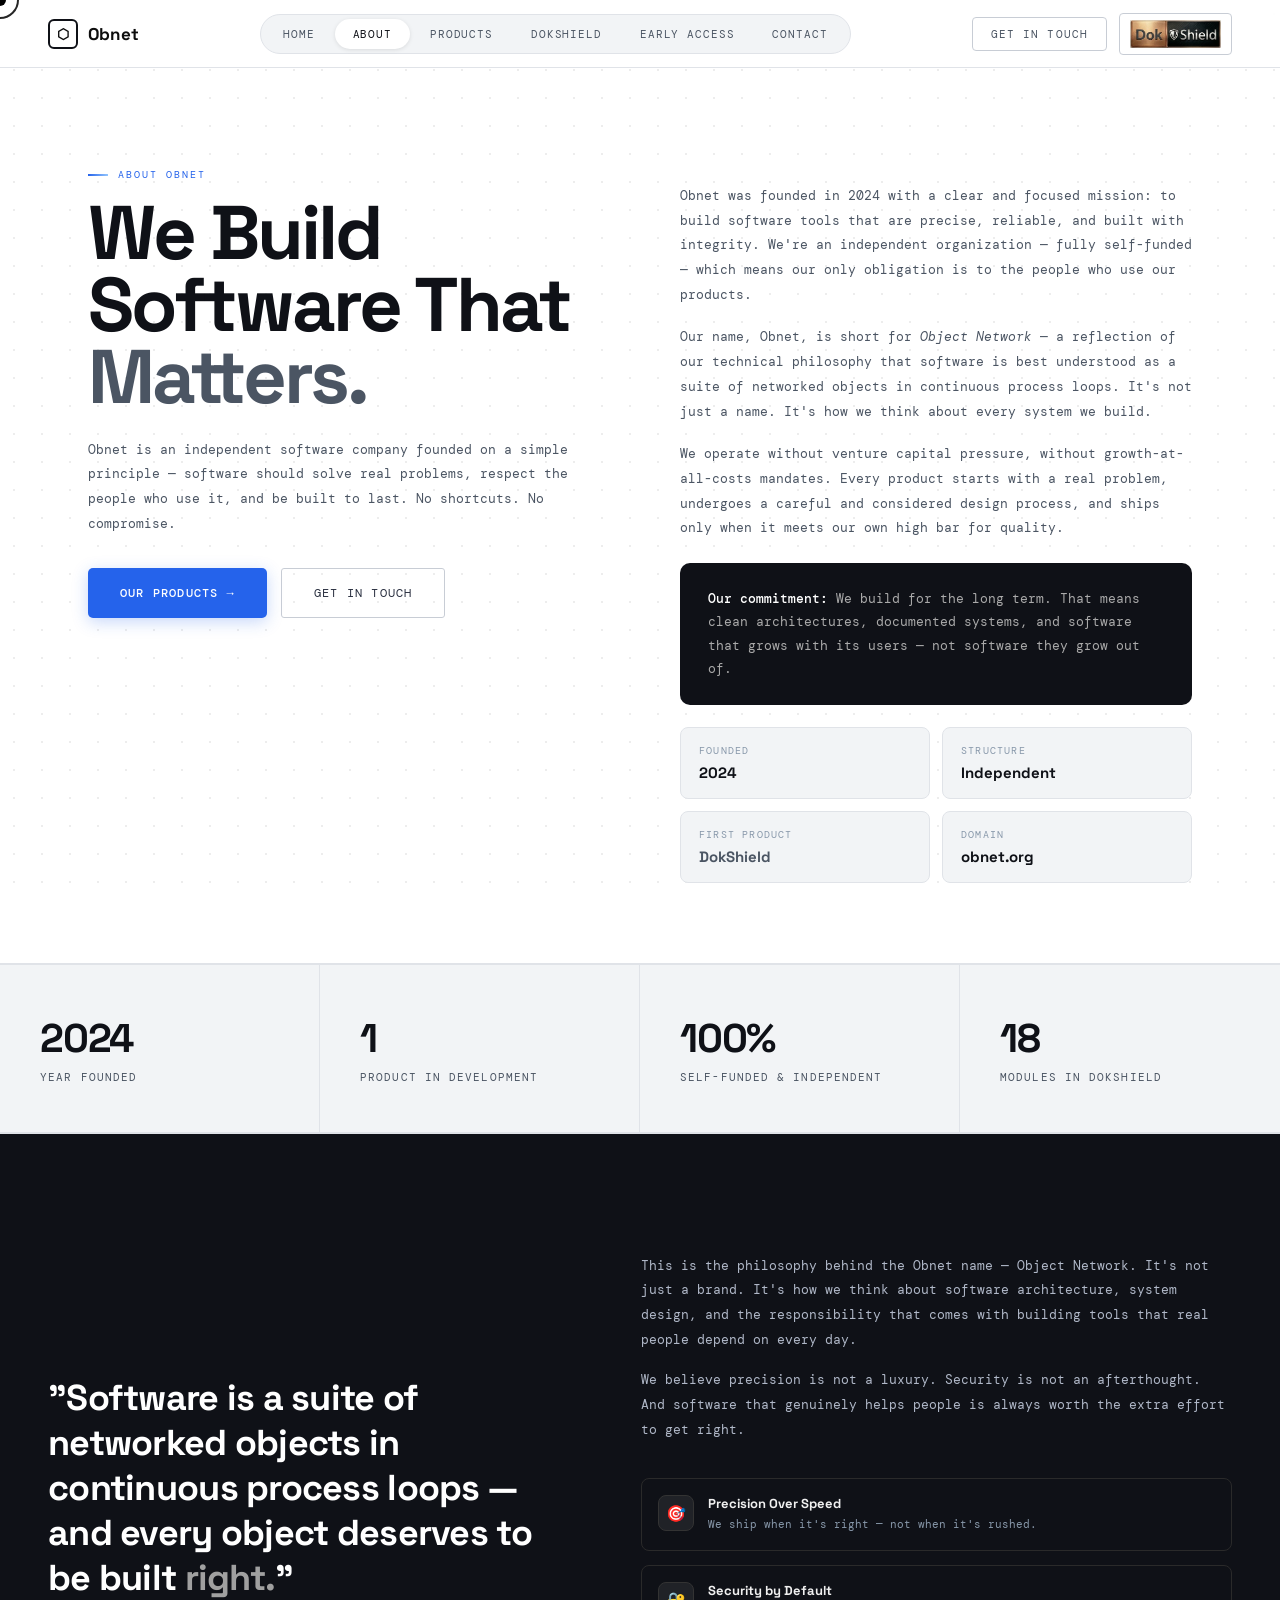
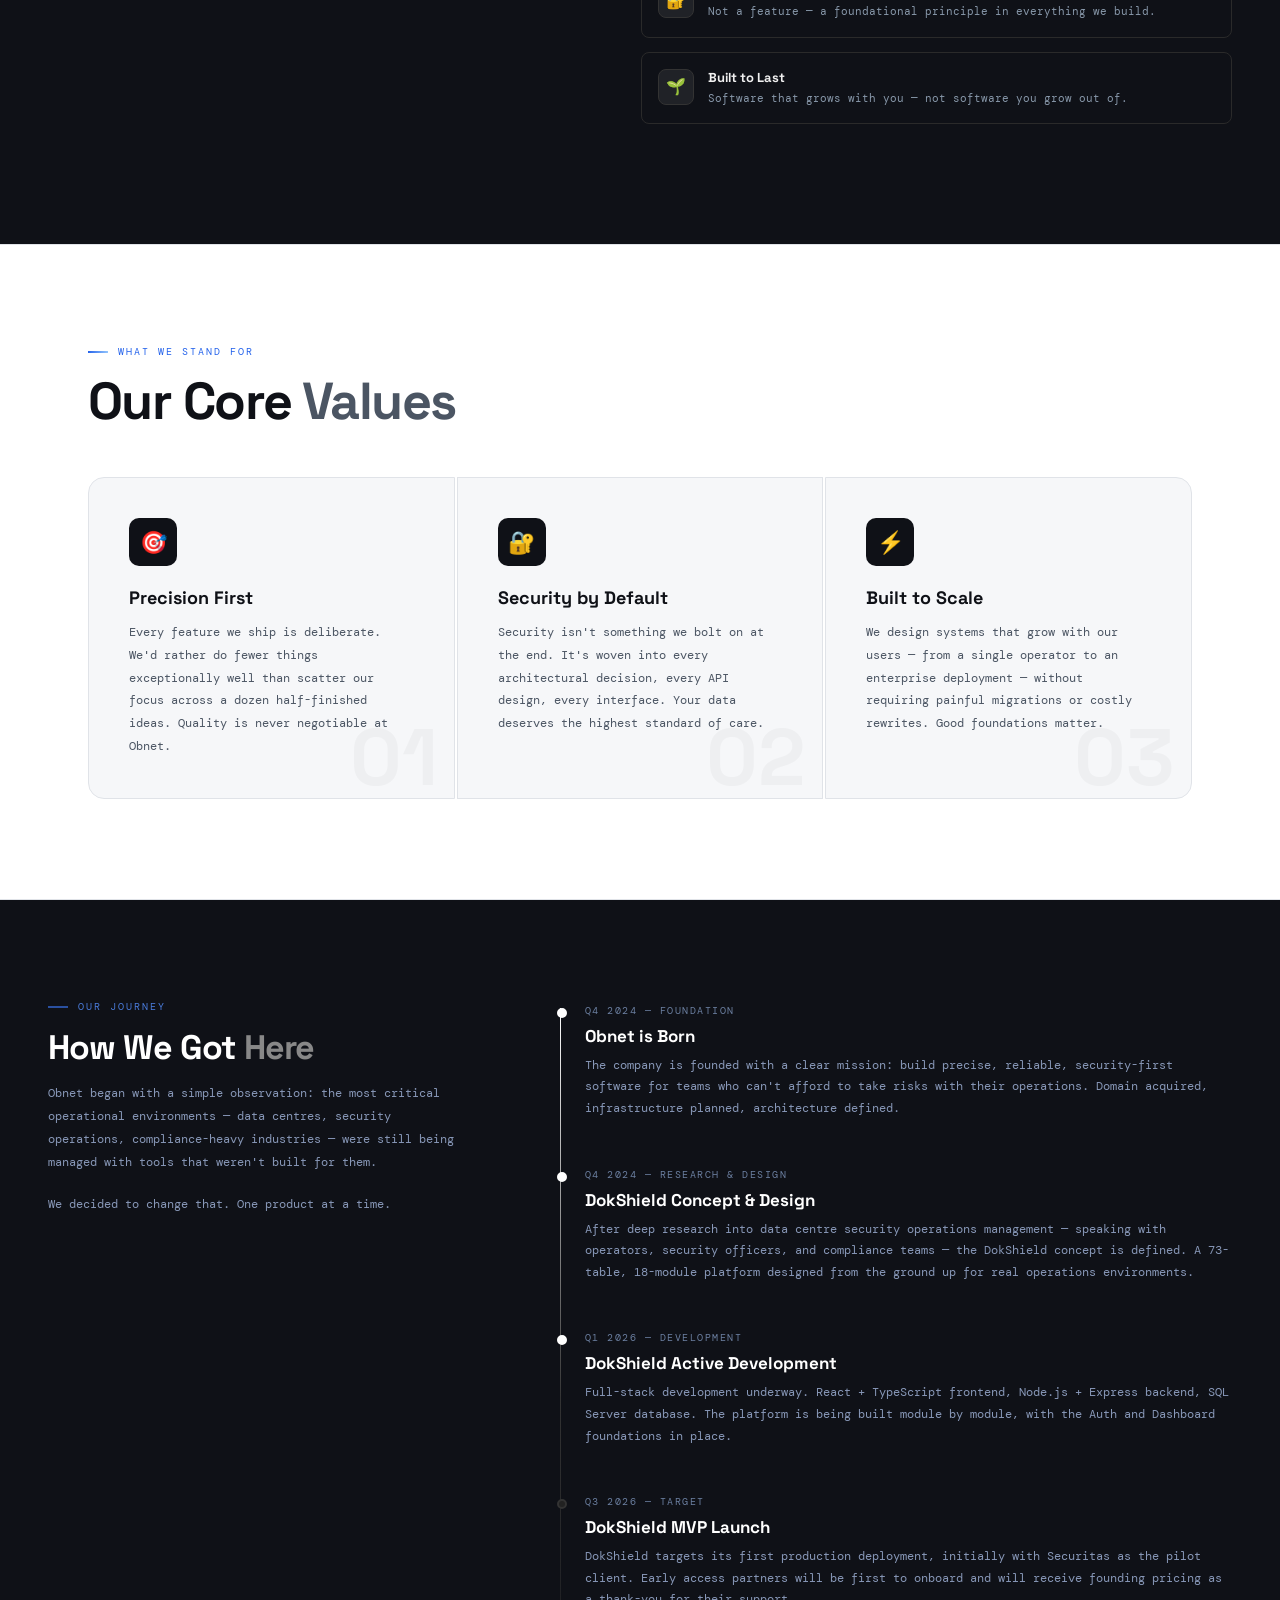
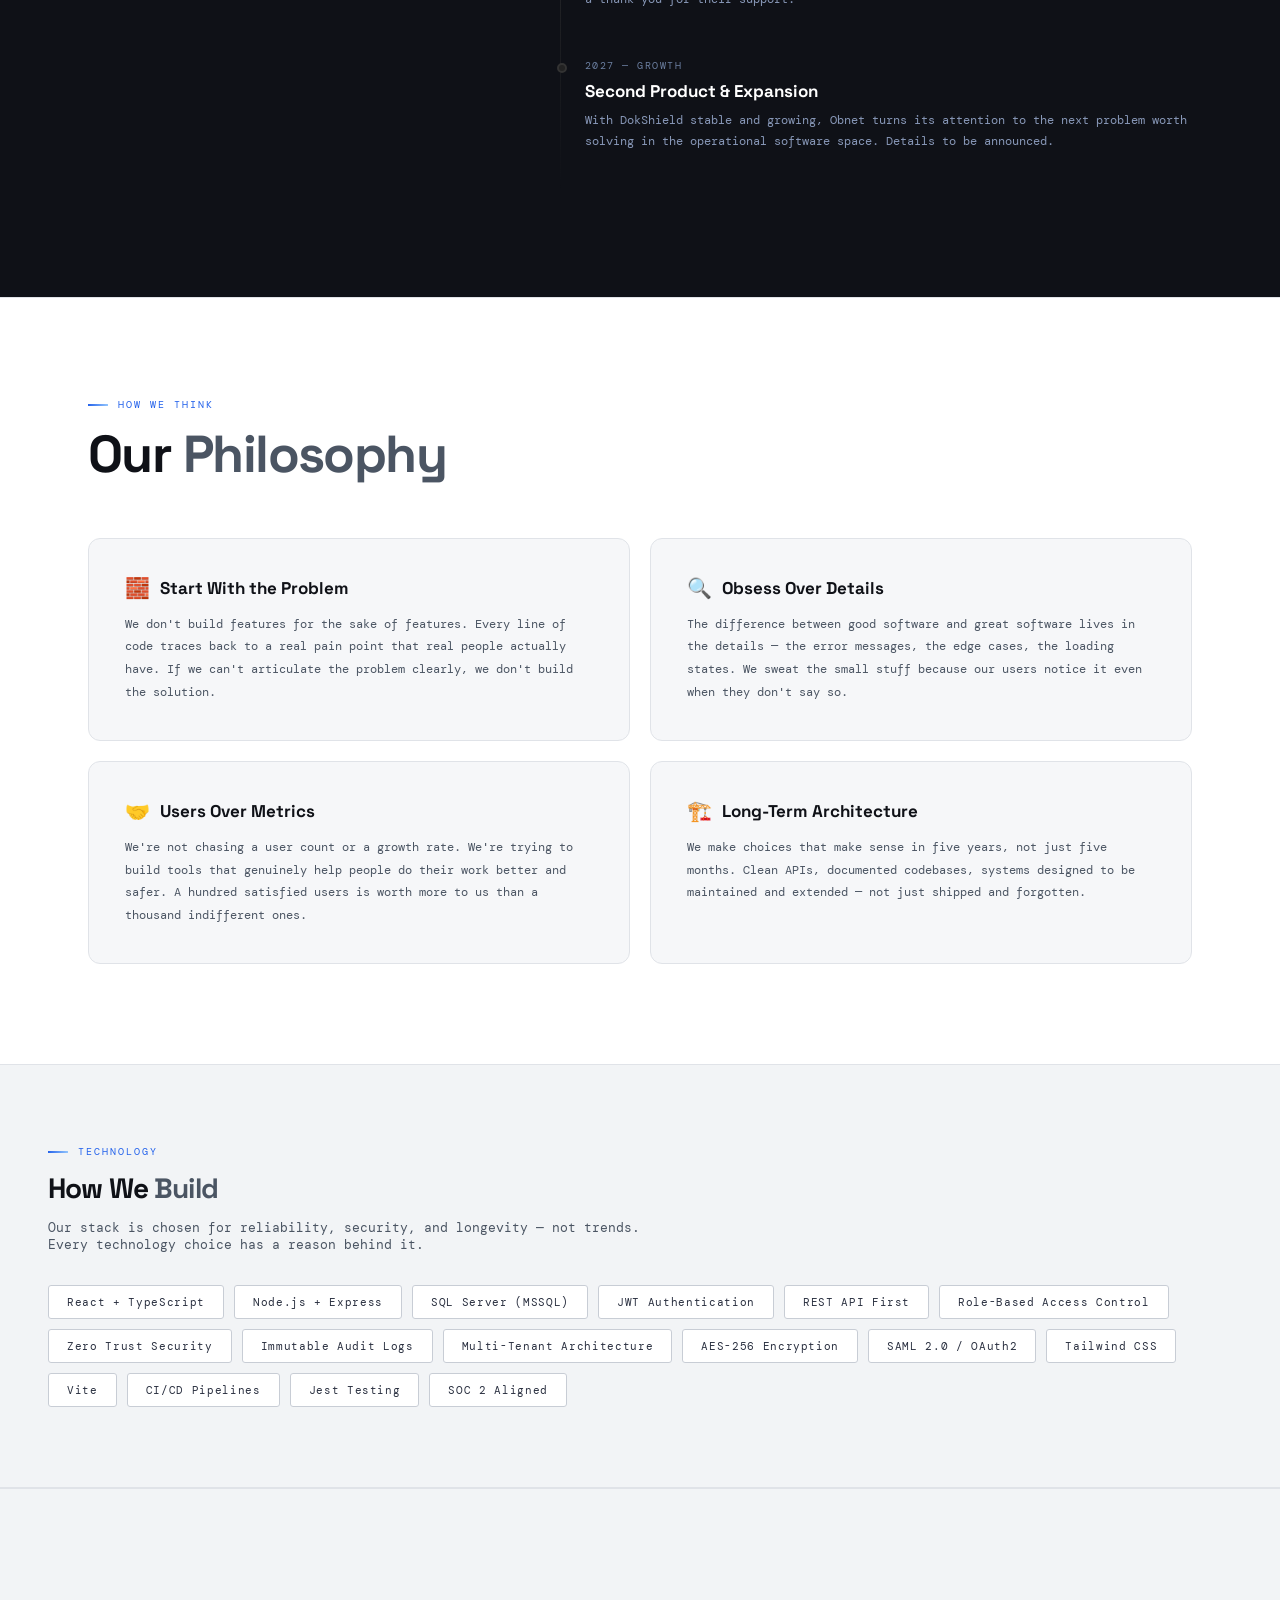
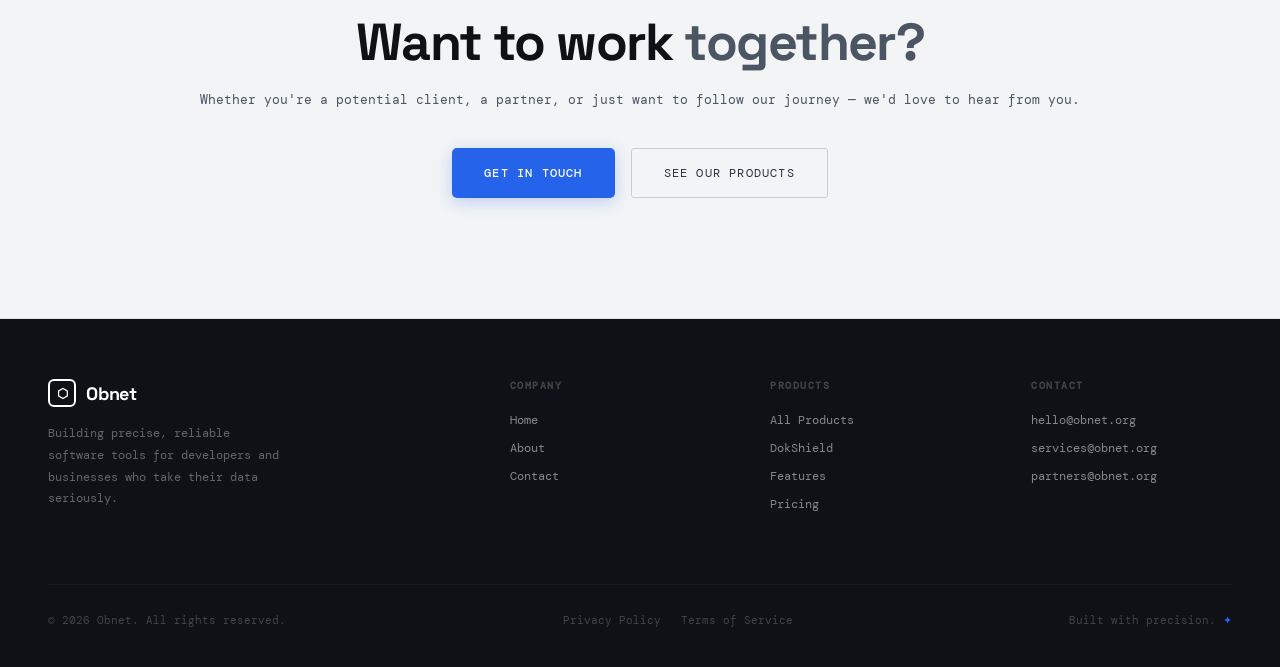
==== commit f62267cf: "Update fonts, fix nav logo button, update compliance map stat - Replace Syne with Space Grotesk acro" ====
--- a/about.html
+++ b/about.html
@@ -4,7 +4,7 @@
 <meta charset="UTF-8">
 <meta name="viewport" content="width=device-width, initial-scale=1.0">
 <title>About — Obnet</title>
-<link href="https://fonts.googleapis.com/css2?family=DM+Mono:ital,wght@0,300;0,400;0,500;1,300&family=Syne:wght@400;600;700;800&display=swap" rel="stylesheet">
+<link href="https://fonts.googleapis.com/css2?family=DM+Mono:ital,wght@0,300;0,400;0,500;1,300&family=Space+Grotesk:wght@400;500;600;700&display=swap" rel="stylesheet">
 <link rel="stylesheet" href="styles.css">
 </head>
 <body>
@@ -27,9 +27,25 @@
   </div>
   <div class="nav-right">
     <button class="nav-contact-btn" onclick="showPage('contact')">Get in Touch</button>
-    <button class="nav-cta-btn" onclick="showPage('dokshield')" style="display:flex;align-items:center;gap:8px;"><img src="dokshield-logo.png" alt="DokShield" style="height:20px;vertical-align:middle;filter:brightness(1.1);"> <span style="font-size:13px;">→</span></button>
-  </div>
+    <button class="nav-cta-btn" onclick="showPage('dokshield')" style="display:flex;align-items:center;"><img src="dokshield-logo.png" alt="DokShield" style="height:28px;vertical-align:middle;"></button>
+  </div>
+  <button class="nav-hamburger" id="navHamburger" aria-label="Toggle navigation" onclick="toggleMobileMenu()">
+    <span></span><span></span><span></span>
+  </button>
 </nav>
+<div class="mobile-menu" id="mobileMenu">
+  <a href="index.html" data-page="home">Home</a>
+  <a href="about.html" data-page="about">About</a>
+  <a href="products.html" data-page="products">Products</a>
+  <a href="dokshield.html" data-page="dokshield">DokShield</a>
+  <a href="earlyaccess.html" data-page="earlyaccess">Early Access</a>
+  <a href="contact.html" data-page="contact">Contact</a>
+  <div class="mobile-menu-divider"></div>
+  <div class="mobile-menu-actions">
+    <button class="nav-contact-btn" onclick="closeMobileMenu();showPage('contact')">Get in Touch</button>
+    <button class="nav-cta-btn" onclick="closeMobileMenu();showPage('dokshield')" style="display:flex;align-items:center;gap:8px;"><img src="dokshield-logo.png" alt="DokShield" style="height:18px;vertical-align:middle;filter:brightness(1.1);"> <span>→</span></button>
+  </div>
+</div>
 
 <!-- PAGE CONTENT -->
 <div class="page active" id="page-about">
--- a/styles.css
+++ b/styles.css
@@ -30,7 +30,7 @@
 body {
   background: var(--bg);
   color: var(--text);
-  font-family: 'Syne', sans-serif;
+  font-family: 'Space Grotesk', sans-serif;
   min-height: 100vh;
   overflow-x: hidden;
   cursor: none;
@@ -708,24 +708,79 @@
 .features-section { padding: 0 48px 100px; max-width: 1200px; margin: 0 auto; }
 .features-header { margin-bottom: 48px; }
 
-.features-big-grid { display: grid; grid-template-columns: repeat(3, 1fr); gap: 16px; }
+.features-big-grid { display: grid; grid-template-columns: repeat(3, 1fr); gap: 20px; }
 
 .feat-card {
-  background: var(--card2); border: 1px solid var(--border);
-  border-radius: 12px; padding: 32px; transition: all 0.3s;
-}
-
-.feat-card:hover { border-color: var(--border2); transform: translateY(-4px); box-shadow: 0 12px 32px rgba(0,0,0,0.08); background: #fff; }
-
-/* ═══════════════════════════════════════════════════════
-   FEAT ICON — updated for SVG
+  background: #ffffff;
+  border: 1px solid var(--border);
+  border-radius: 16px;
+  padding: 36px 32px 32px;
+  transition: all 0.38s cubic-bezier(0.22,1,0.36,1);
+  position: relative; overflow: hidden;
+  display: flex; flex-direction: column;
+}
+
+/* Top gradient accent — reveals on hover */
+.feat-card::before {
+  content: '';
+  position: absolute; top: 0; left: 0; right: 0; height: 3px;
+  background: linear-gradient(90deg, #2563eb, #60a5fa, #93c5fd);
+  opacity: 0;
+  transition: opacity 0.38s ease;
+  border-radius: 16px 16px 0 0;
+}
+.feat-card:hover::before { opacity: 1; }
+
+/* Module number watermark */
+.feat-card::after {
+  content: attr(data-num);
+  position: absolute; top: 18px; right: 22px;
+  font-family: 'DM Mono', monospace;
+  font-size: 11px; font-weight: 500; letter-spacing: 0.1em;
+  color: var(--border2);
+  transition: color 0.3s;
+}
+.feat-card:hover::after { color: rgba(37,99,235,0.45); }
+
+.feat-card:hover {
+  border-color: rgba(37,99,235,0.22);
+  box-shadow: 0 20px 52px rgba(37,99,235,0.1), 0 4px 14px rgba(0,0,0,0.05);
+  transform: translateY(-6px);
+  background: #fafbff;
+}
+
+/* ═══════════════════════════════════════════════════════
+   FEAT ICON
 ═══════════════════════════════════════════════════════ */
 .feat-icon {
-  width: 48px; height: 48px; background: var(--ink); border-radius: 10px;
+  width: 52px; height: 52px;
+  background: linear-gradient(135deg, #0f1117 0%, #1a2035 100%);
+  border-radius: 14px;
   display: flex; align-items: center; justify-content: center;
-  margin-bottom: 18px; flex-shrink: 0;
-}
-.feat-icon svg { color: #ffffff; stroke: #ffffff; }
+  margin-bottom: 20px; flex-shrink: 0;
+  box-shadow: 0 4px 16px rgba(0,0,0,0.18);
+  transition: all 0.38s cubic-bezier(0.22,1,0.36,1);
+  position: relative; overflow: hidden;
+}
+.feat-icon::after {
+  content: '';
+  position: absolute; inset: 0;
+  background: linear-gradient(135deg, rgba(37,99,235,0.35), rgba(96,165,250,0.12));
+  opacity: 0;
+  transition: opacity 0.38s ease;
+}
+.feat-card:hover .feat-icon { box-shadow: 0 6px 24px rgba(37,99,235,0.32); transform: scale(1.06); }
+.feat-card:hover .feat-icon::after { opacity: 1; }
+.feat-icon svg { color: #ffffff; stroke: #ffffff; position: relative; z-index: 1; }
+
+/* Module category tag */
+.feat-tag {
+  font-family: 'DM Mono', monospace;
+  font-size: 10px; letter-spacing: 0.16em; text-transform: uppercase;
+  color: var(--muted2); margin-bottom: 8px;
+  transition: color 0.3s;
+}
+.feat-card:hover .feat-tag { color: #2563eb; }
 
 /* ═══════════════════════════════════════════════════════
    COMPLIANCE BANNER
@@ -880,8 +935,8 @@
   .compliance-banner-inner { padding: 28px 24px; }
 }
 
-.feat-card h4 { font-size: 16px; font-weight: 700; margin-bottom: 10px; color: var(--ink); }
-.feat-card p { font-family: 'DM Mono', monospace; font-size: 12px; color: #3a4455; line-height: 1.85; }
+.feat-card h4 { font-size: 15px; font-weight: 700; margin-bottom: 10px; color: var(--ink); letter-spacing: -0.01em; line-height: 1.25; }
+.feat-card p { font-family: 'DM Mono', monospace; font-size: 12px; color: var(--muted); line-height: 1.9; flex: 1; }
 
 /* How it works */
 .how-section { background: var(--ink); border-top: 1px solid var(--border); border-bottom: 1px solid var(--border); padding: 100px 48px; }
@@ -1119,12 +1174,15 @@
   transform: translateY(-2px) !important; opacity: 1 !important;
 }
 
-/* Nav CTA — blue */
+/* Nav CTA — logo only, no background */
 .nav-cta-btn {
-  background: #2563eb !important; color: #fff !important;
-  box-shadow: 0 2px 10px rgba(37,99,235,0.28) !important;
-}
-.nav-cta-btn:hover { background: #1d4ed8 !important; opacity: 1 !important; transform: none; }
+  background: transparent !important;
+  color: var(--text) !important;
+  box-shadow: none !important;
+  border: 1px solid var(--border2) !important;
+  padding: 6px 10px !important;
+}
+.nav-cta-btn:hover { background: var(--surface) !important; opacity: 1 !important; transform: none; border-color: var(--ink) !important; }
 
 /* Section kicker — blue bar + blue text */
 .section-kicker { color: #2563eb !important; gap: 10px !important; margin-bottom: 16px !important; }
@@ -1139,16 +1197,8 @@
 /* story-left body text — readable on dark */
 .story-left p { color: #8898b8 !important; }
 
-/* Feat-card hover — blue accent bottom line */
-.feat-card { position: relative; overflow: hidden; }
-.feat-card::after {
-  content: ''; position: absolute; bottom: 0; left: 0; right: 0; height: 2px;
-  background: linear-gradient(90deg, #2563eb, #60a5fa);
-  transform: scaleX(0); transform-origin: left;
-  transition: transform 0.35s cubic-bezier(0.22,1,0.36,1);
-}
-.feat-card:hover::after { transform: scaleX(1); }
-.feat-card:hover { border-color: #bdd0f8 !important; box-shadow: 0 8px 32px rgba(37,99,235,0.12) !important; transform: translateY(-4px) !important; }
+/* Feat-card hover — handled in base styles above */
+.feat-card:hover { border-color: rgba(37,99,235,0.22) !important; box-shadow: 0 20px 52px rgba(37,99,235,0.1), 0 4px 14px rgba(0,0,0,0.05) !important; transform: translateY(-6px) !important; }
 
 /* Phil-card left accent bar — blue */
 .phil-card::before { background: linear-gradient(to bottom, #2563eb, #60a5fa) !important; }
@@ -1381,3 +1431,171 @@
 .page.active .ea-delay-1 { animation-delay: 0.1s; }
 .page.active .ea-delay-2 { animation-delay: 0.2s; }
 .page.active .ea-delay-3 { animation-delay: 0.3s; }
+
+/* ═══════════════════════════════════════════════════════
+   HAMBURGER MENU & MOBILE NAV
+═══════════════════════════════════════════════════════ */
+.nav-hamburger {
+  display: none;
+  flex-direction: column;
+  justify-content: center;
+  gap: 5px;
+  cursor: pointer;
+  padding: 8px;
+  background: none;
+  border: none;
+  z-index: 600;
+  border-radius: 6px;
+  transition: background 0.2s;
+  width: 40px; height: 40px;
+}
+.nav-hamburger:hover { background: var(--surface); }
+.nav-hamburger span {
+  display: block;
+  width: 22px;
+  height: 2px;
+  background: var(--text);
+  transition: all 0.28s ease;
+  border-radius: 2px;
+  transform-origin: center;
+}
+.nav-hamburger.open span:nth-child(1) { transform: rotate(45deg) translate(5px, 5px); }
+.nav-hamburger.open span:nth-child(2) { opacity: 0; transform: scaleX(0); }
+.nav-hamburger.open span:nth-child(3) { transform: rotate(-45deg) translate(5px, -5px); }
+
+.mobile-menu {
+  display: none;
+  position: fixed;
+  top: 68px; left: 0; right: 0;
+  background: rgba(255,255,255,0.98);
+  backdrop-filter: blur(20px) saturate(1.4);
+  border-bottom: 1px solid var(--border);
+  padding: 12px 16px 20px;
+  z-index: 490;
+  flex-direction: column;
+  gap: 2px;
+  box-shadow: 0 8px 32px rgba(0,0,0,0.1);
+}
+.mobile-menu.open {
+  display: flex;
+  animation: mobileMenuIn 0.22s ease both;
+}
+@keyframes mobileMenuIn {
+  from { opacity: 0; transform: translateY(-8px); }
+  to   { opacity: 1; transform: translateY(0); }
+}
+.mobile-menu a {
+  font-family: 'DM Mono', monospace;
+  font-size: 13px; letter-spacing: 0.05em; text-transform: uppercase;
+  color: var(--muted); text-decoration: none;
+  padding: 13px 16px; border-radius: 8px;
+  transition: color 0.2s, background 0.2s; display: block;
+}
+.mobile-menu a:hover, .mobile-menu a.active { color: var(--ink); background: var(--surface); }
+.mobile-menu-divider { height: 1px; background: var(--border); margin: 8px 0; }
+.mobile-menu-actions { display: flex; gap: 10px; padding-top: 4px; }
+.mobile-menu-actions .nav-contact-btn,
+.mobile-menu-actions .nav-cta-btn {
+  flex: 1; padding: 12px 10px; font-size: 11px;
+  display: flex; align-items: center; justify-content: center;
+}
+
+/* ═══════════════════════════════════════════════════════
+   TOUCH DEVICE — DISABLE CUSTOM CURSOR
+═══════════════════════════════════════════════════════ */
+@media (hover: none) and (pointer: coarse) {
+  body { cursor: auto; }
+  .cursor, .cursor-ring { display: none !important; }
+}
+
+/* ═══════════════════════════════════════════════════════
+   RESPONSIVE — SHOW HAMBURGER (≤900px)
+═══════════════════════════════════════════════════════ */
+@media (max-width: 900px) {
+  .nav-hamburger { display: flex; }
+  .nav-right { display: none; }
+}
+
+/* ═══════════════════════════════════════════════════════
+   RESPONSIVE — TABLET (≤768px)
+═══════════════════════════════════════════════════════ */
+@media (max-width: 768px) {
+  .section { padding: 80px 20px; }
+  .hero { padding: 80px 20px 60px; }
+  .product-showcase { padding: 80px 20px; }
+  .product-big-card { padding: 28px 22px; }
+  .mission-band { padding: 80px 20px; }
+  .about-hero { padding: 60px 20px 40px; }
+  .values-section, .philosophy-section, .tech-band { padding: 80px 20px; }
+  .story-section { padding: 80px 20px; }
+  .dok-hero { padding: 80px 20px 60px; }
+  .features-section { padding-left: 20px; padding-right: 20px; }
+  .how-section { padding: 80px 20px; }
+  .how-section .how-inner { padding-left: 0; padding-right: 0; }
+  .pricing-section { padding: 80px 20px; }
+  .ea-hero { padding: 60px 20px 40px; }
+  .ea-form-wrap { padding: 40px 20px 60px; }
+  .steps-grid { grid-template-columns: 1fr 1fr; }
+  .features-big-grid { grid-template-columns: 1fr 1fr; }
+  .footer-top { grid-template-columns: 1fr 1fr; gap: 32px; }
+  .coming-card { flex-direction: column; gap: 16px; align-items: flex-start; }
+  .contact-hero, .contact-form-section { padding: 60px 20px; }
+  .cta-band { padding: 80px 20px; }
+  .social-band { padding: 60px 20px; }
+  .compliance-frameworks { grid-template-columns: 1fr 1fr; }
+  .compliance-banner-inner { padding: 28px 20px; }
+  .terminal-body { padding: 20px 16px; }
+}
+
+/* ═══════════════════════════════════════════════════════
+   RESPONSIVE — MOBILE (≤480px)
+═══════════════════════════════════════════════════════ */
+@media (max-width: 480px) {
+  nav { padding: 0 16px; height: 60px; }
+  .mobile-menu { top: 60px; }
+  .page { padding-top: 60px; }
+  .hero { padding: 60px 16px 48px; min-height: calc(100vh - 60px); }
+  .hero-headline { font-size: clamp(36px, 13vw, 54px); }
+  .hero-sub { font-size: 13px; margin-bottom: 32px; }
+  .hero-actions { flex-direction: column; gap: 10px; }
+  .btn-primary, .btn-outline { width: 100%; text-align: center; padding: 14px 24px; display: block; }
+  .section { padding: 60px 16px; }
+  .section-title { font-size: clamp(26px, 8vw, 38px); }
+  .product-showcase { padding: 60px 16px; }
+  .product-big-card { padding: 24px 18px; gap: 28px; }
+  .product-big-card h3 { font-size: 38px; }
+  .mission-band { padding: 60px 16px; }
+  .about-hero { padding: 48px 16px 36px; }
+  .values-section, .philosophy-section { padding: 60px 16px; }
+  .tech-band { padding: 60px 16px; }
+  .story-section { padding: 60px 16px; }
+  .dok-hero { padding: 60px 16px 48px; }
+  .features-section { padding: 0 16px 60px; }
+  .how-section { padding: 60px 16px; }
+  .pricing-section { padding: 60px 16px; }
+  .ea-hero { padding: 48px 16px 32px; }
+  .ea-form-wrap { padding: 32px 16px 48px; }
+  .ea-form-card { padding: 24px 16px; }
+  .steps-grid { grid-template-columns: 1fr; }
+  .features-big-grid { grid-template-columns: 1fr; }
+  .stats-row { grid-template-columns: 1fr 1fr; }
+  .stat-box { padding: 28px 20px; }
+  .stat-num { font-size: 30px; }
+  .about-quick-facts { grid-template-columns: 1fr; }
+  .footer-top { grid-template-columns: 1fr; padding: 40px 16px 24px; }
+  .footer-bottom { padding: 16px; }
+  .coming-card { padding: 28px 20px; }
+  .coming-num { font-size: 48px; }
+  .dok-logo { width: 60px; height: 60px; font-size: 30px; }
+  .pricing-grid { max-width: 100%; }
+  .step-card { padding: 24px 18px; }
+  .feat-card { padding: 28px 20px; }
+  .phil-card { padding: 28px 20px; }
+  .value-card { padding: 28px 20px; }
+  .contact-hero, .contact-form-section { padding: 48px 16px; }
+  .cta-band { padding: 60px 16px; }
+  .social-band { padding: 48px 16px; }
+  .compliance-frameworks { grid-template-columns: 1fr; }
+  .compliance-banner-inner { padding: 24px 16px; }
+  .terminal-body { padding: 16px 14px; font-size: 11px; line-height: 1.9; }
+}
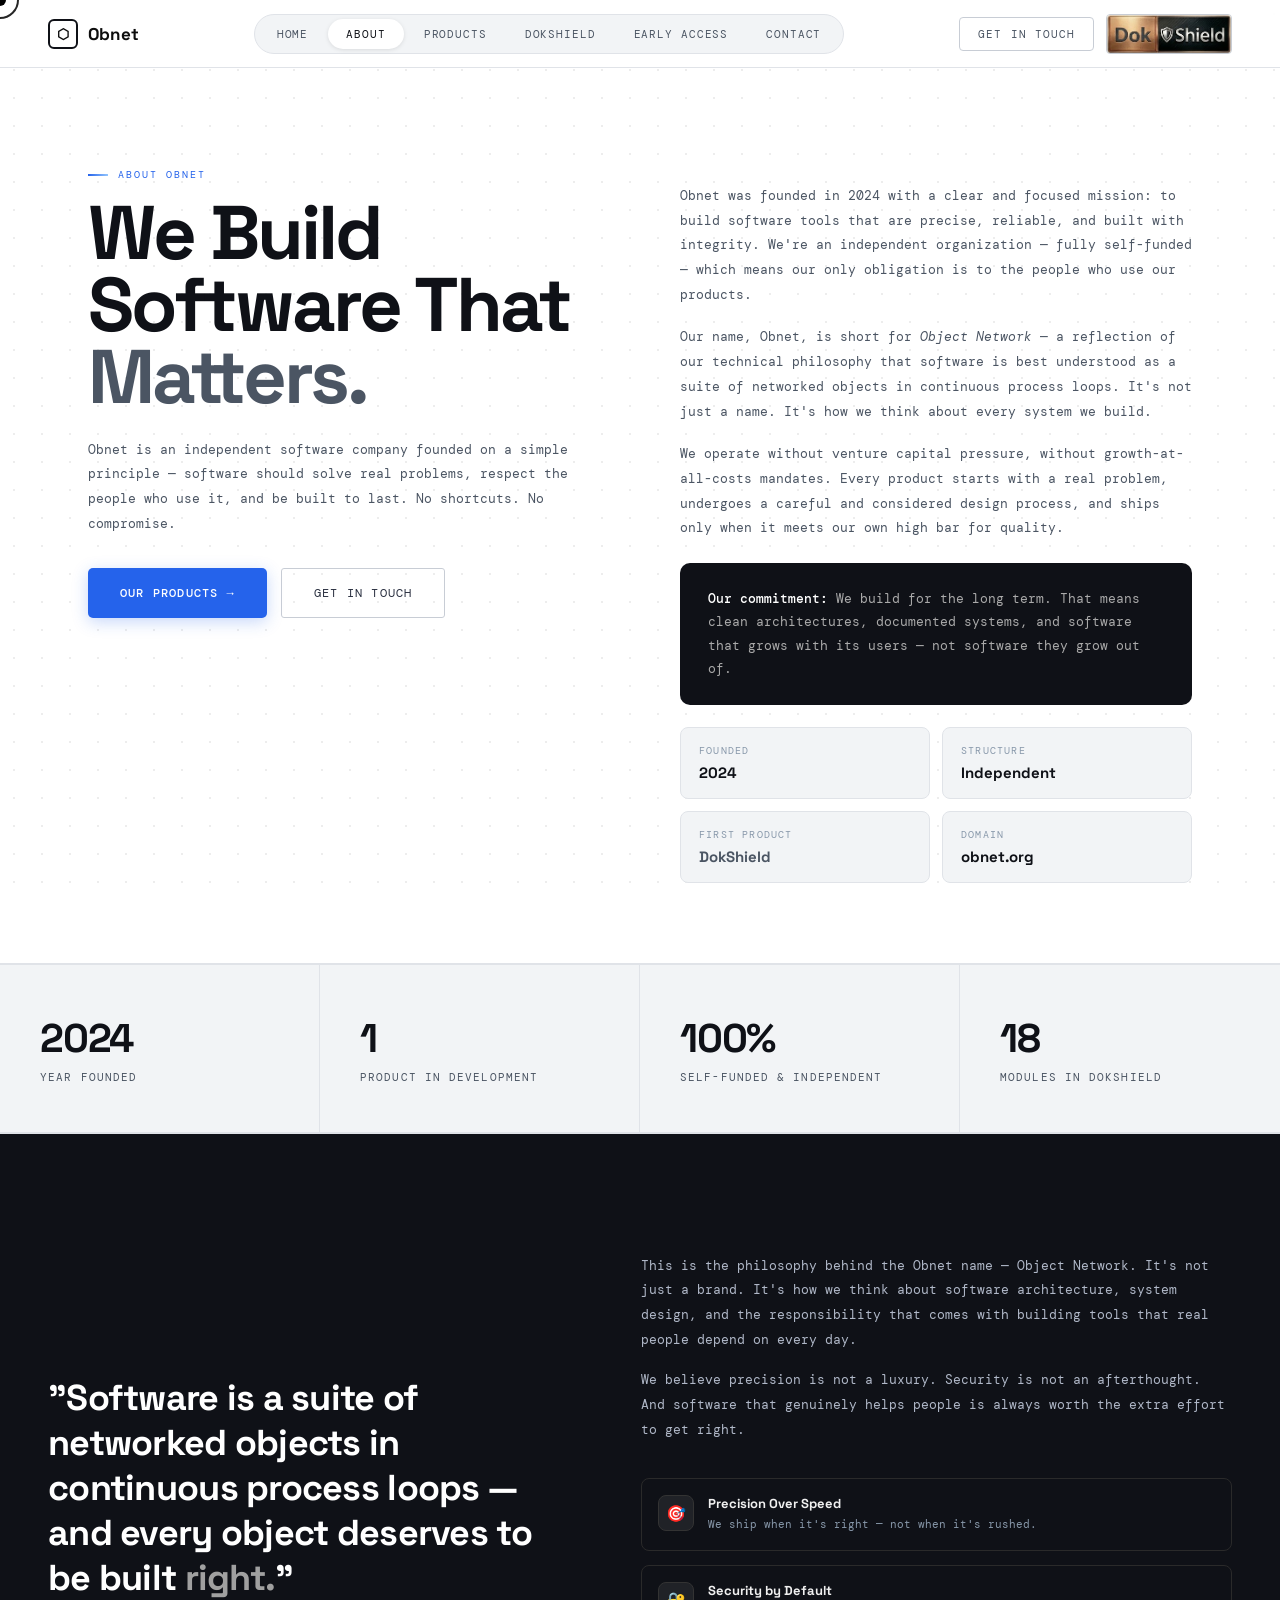
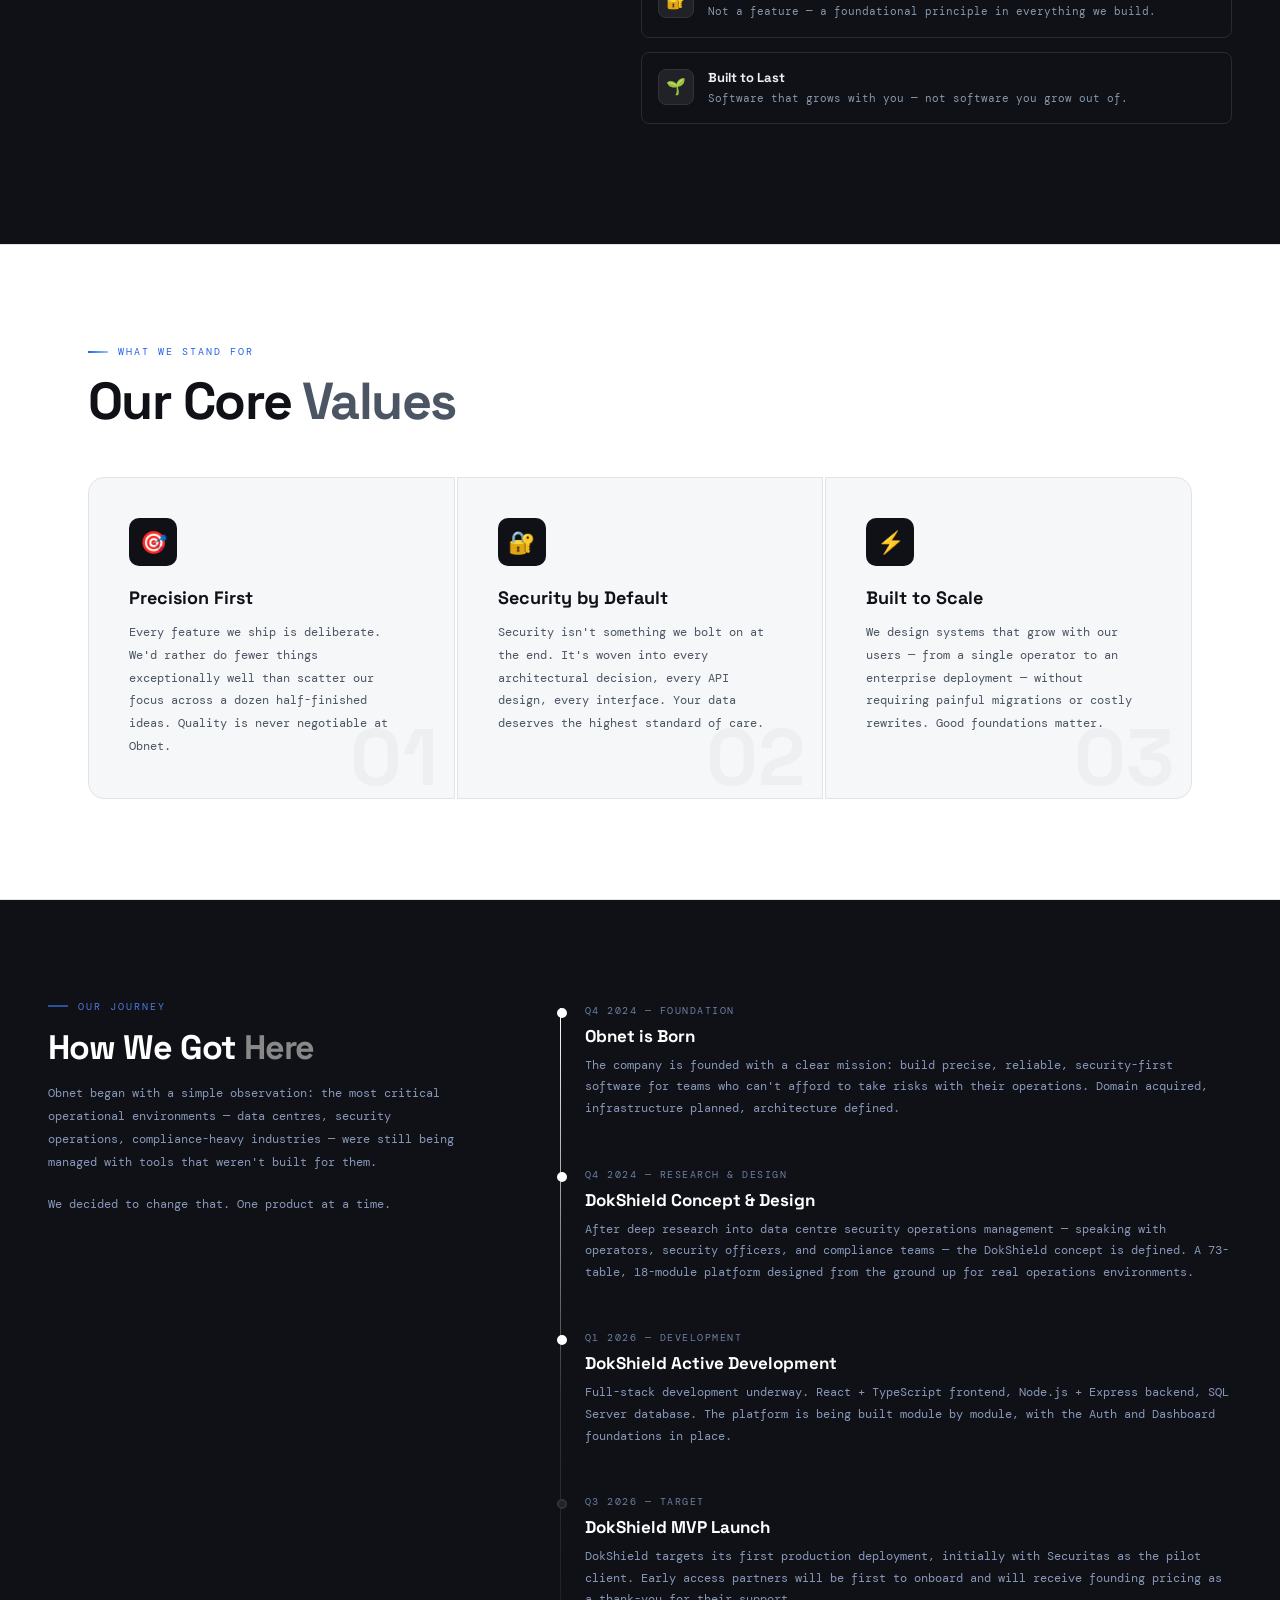
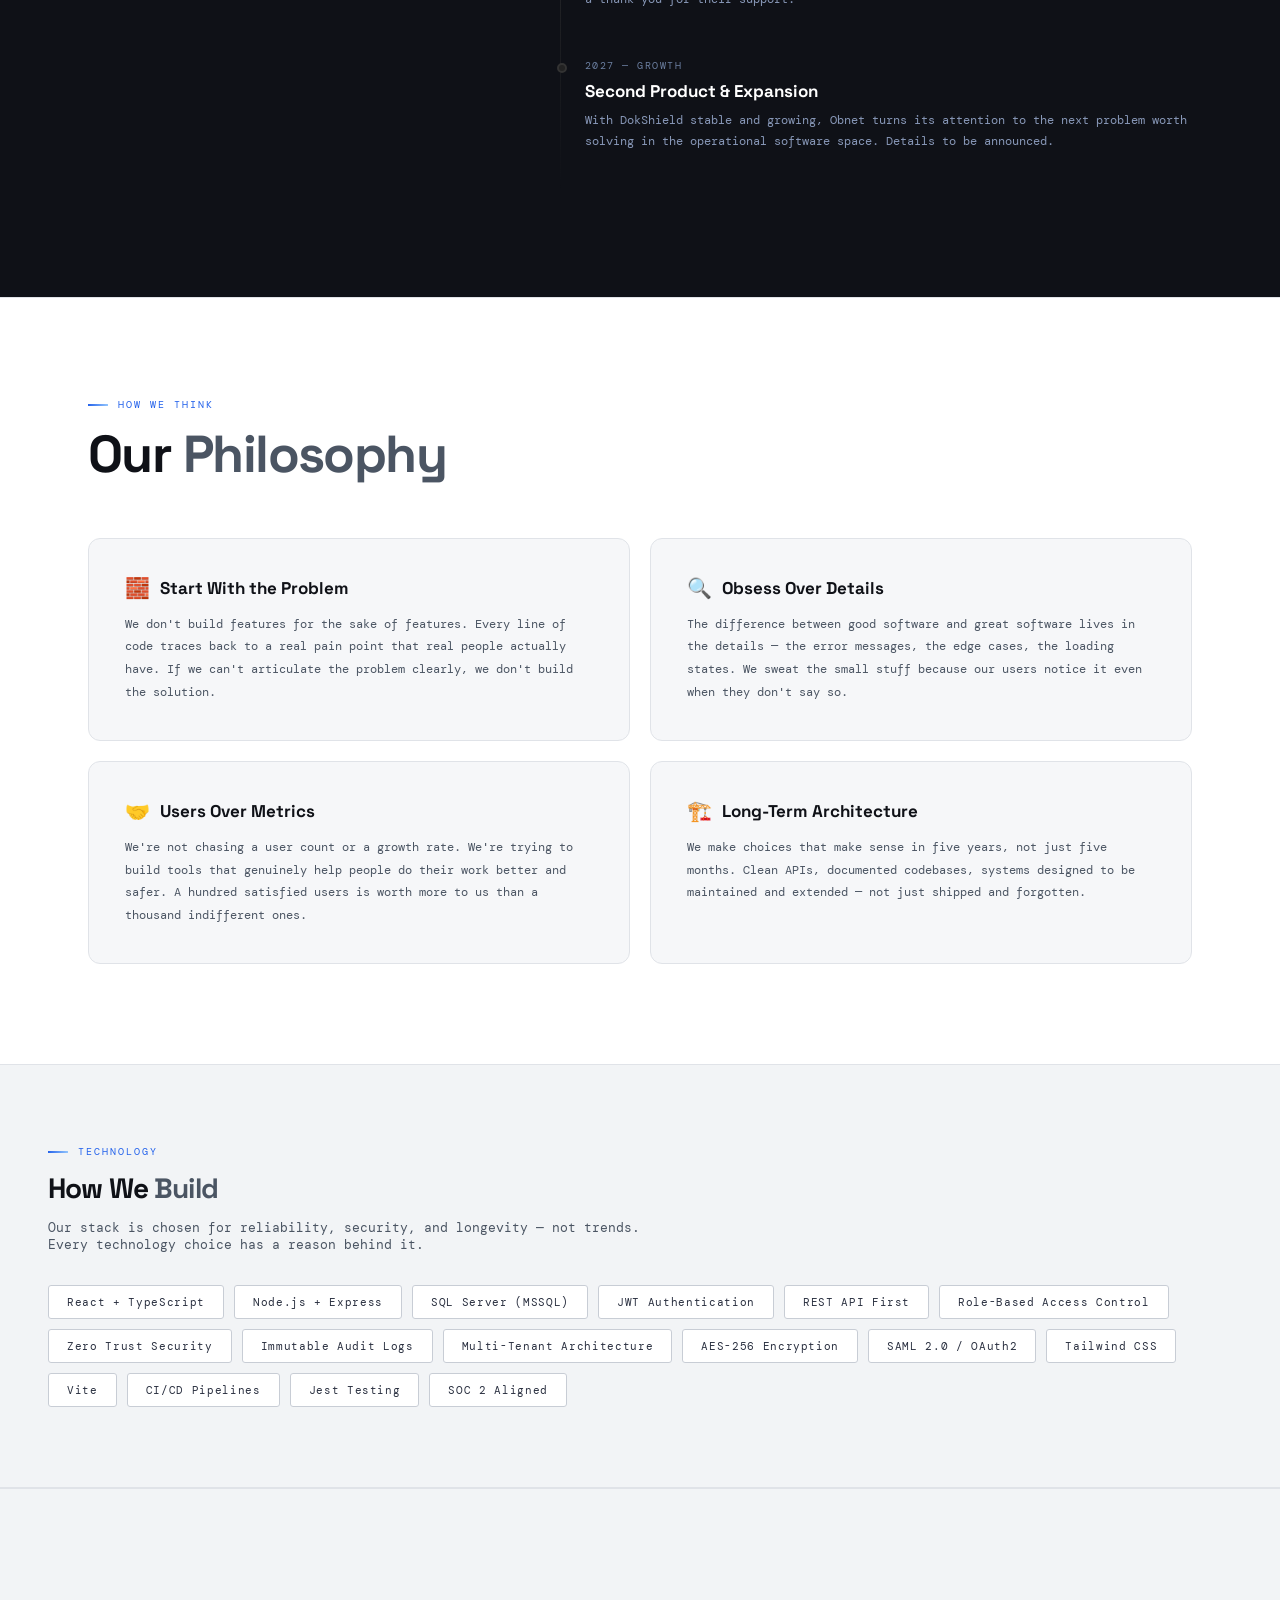
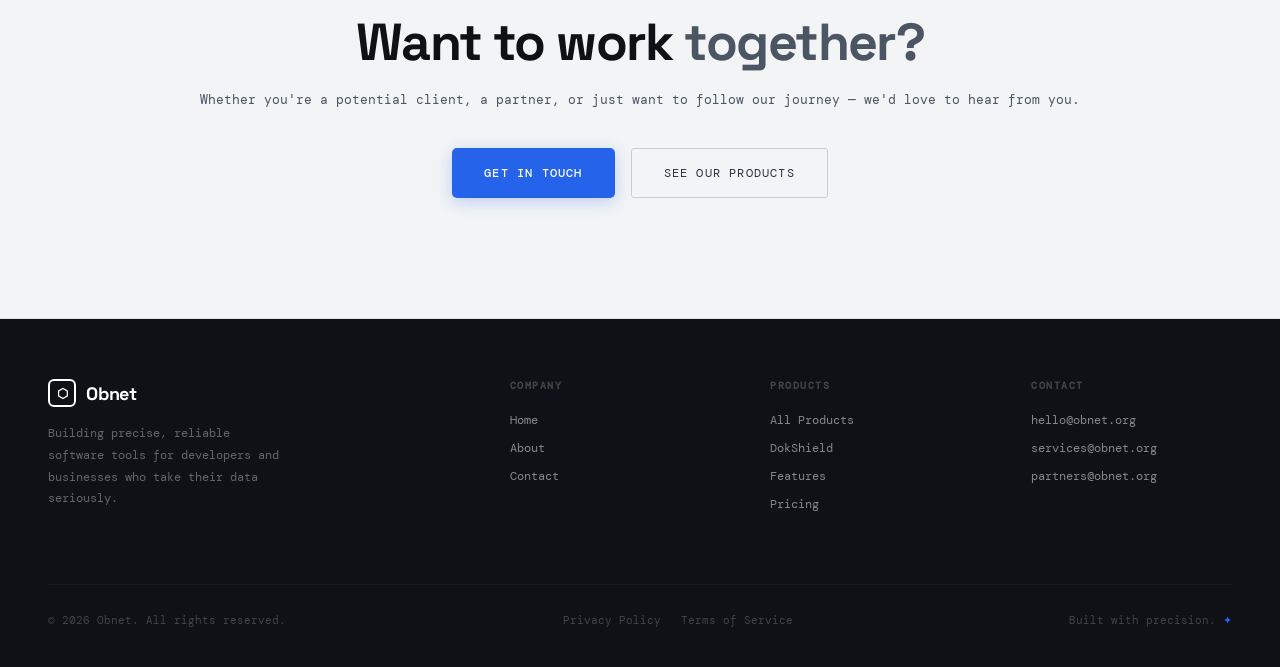
==== commit 4dcae01d: "Fix DokShield heading font and nav logo button sizing - Remove hardcoded Syne font from DokShield h1" ====
--- a/about.html
+++ b/about.html
@@ -27,7 +27,7 @@
   </div>
   <div class="nav-right">
     <button class="nav-contact-btn" onclick="showPage('contact')">Get in Touch</button>
-    <button class="nav-cta-btn" onclick="showPage('dokshield')" style="display:flex;align-items:center;"><img src="dokshield-logo.png" alt="DokShield" style="height:28px;vertical-align:middle;"></button>
+    <button class="nav-cta-btn" onclick="showPage('dokshield')" style="display:flex;align-items:center;"><img src="dokshield-logo.png" alt="DokShield" style="height:38px;display:block;"></button>
   </div>
   <button class="nav-hamburger" id="navHamburger" aria-label="Toggle navigation" onclick="toggleMobileMenu()">
     <span></span><span></span><span></span>
--- a/styles.css
+++ b/styles.css
@@ -1180,7 +1180,9 @@
   color: var(--text) !important;
   box-shadow: none !important;
   border: 1px solid var(--border2) !important;
-  padding: 6px 10px !important;
+  padding: 0 !important;
+  overflow: hidden !important;
+  line-height: 0 !important;
 }
 .nav-cta-btn:hover { background: var(--surface) !important; opacity: 1 !important; transform: none; border-color: var(--ink) !important; }
 
